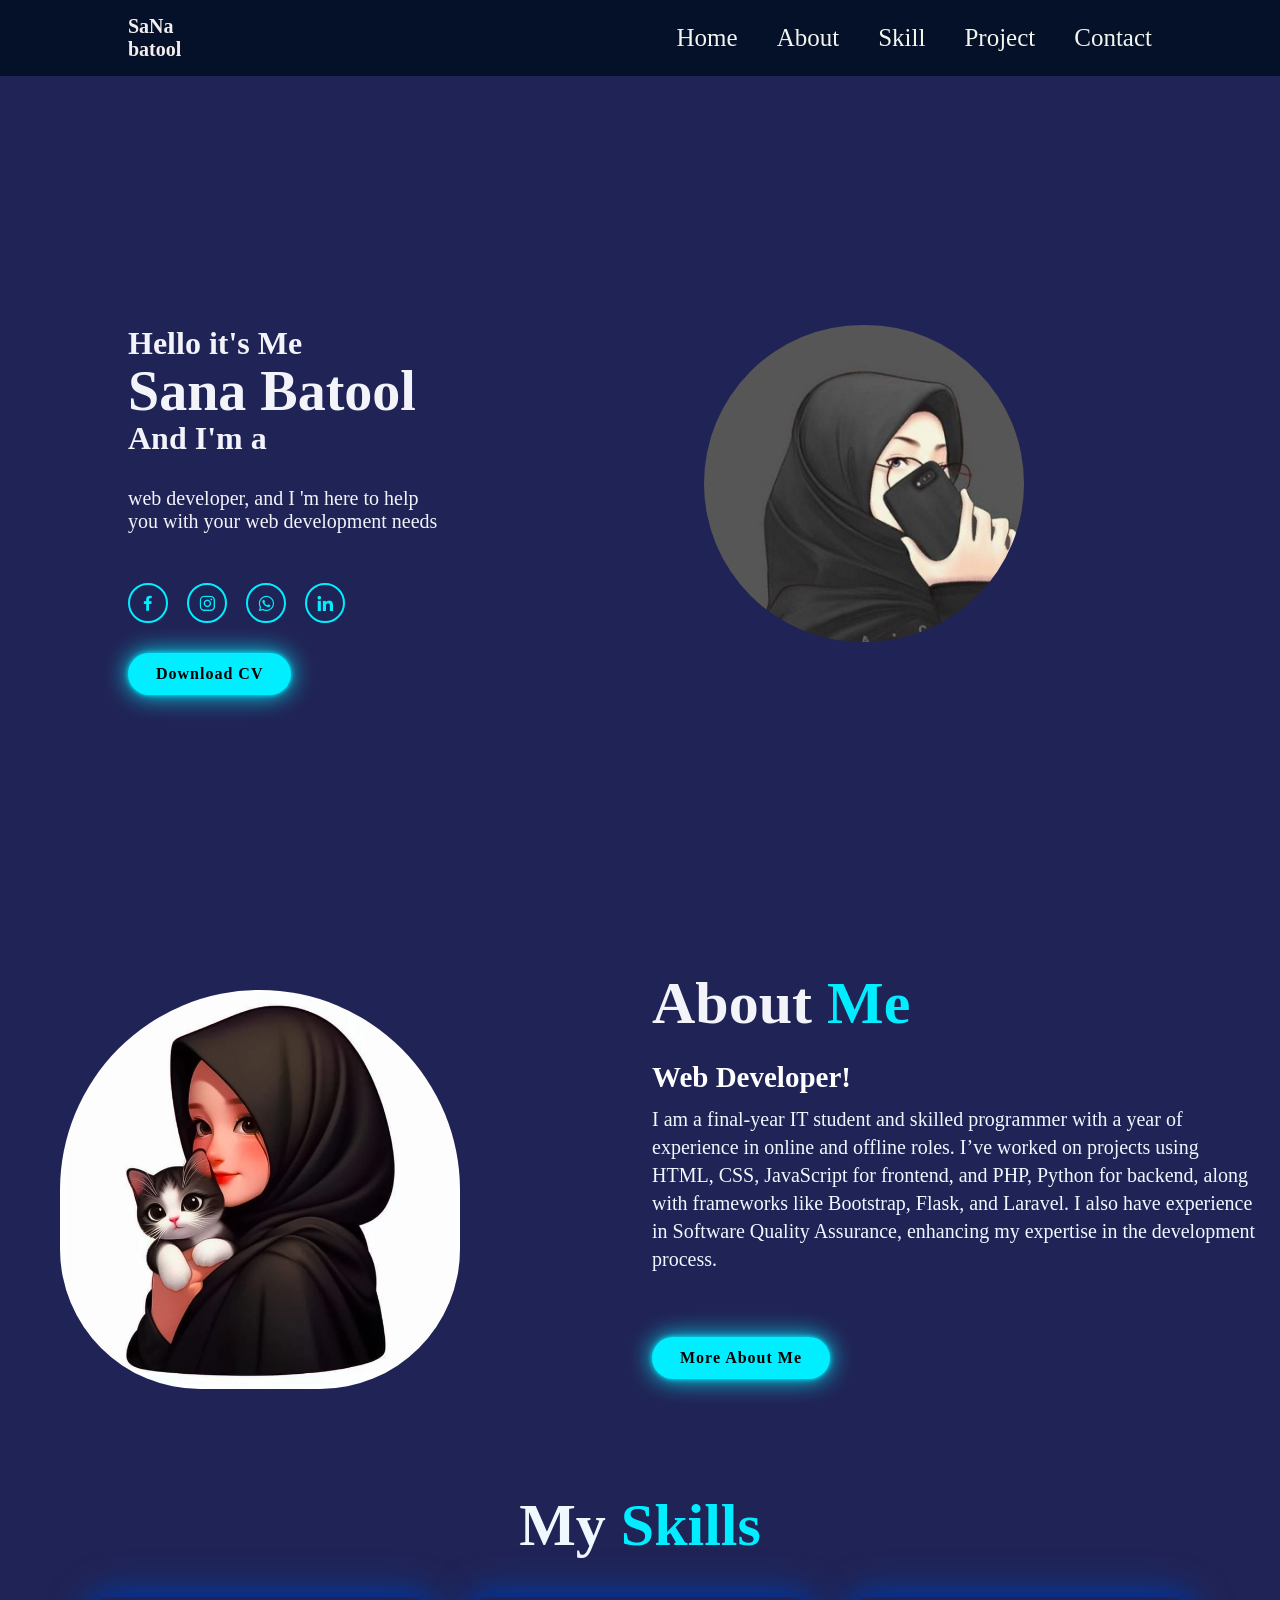
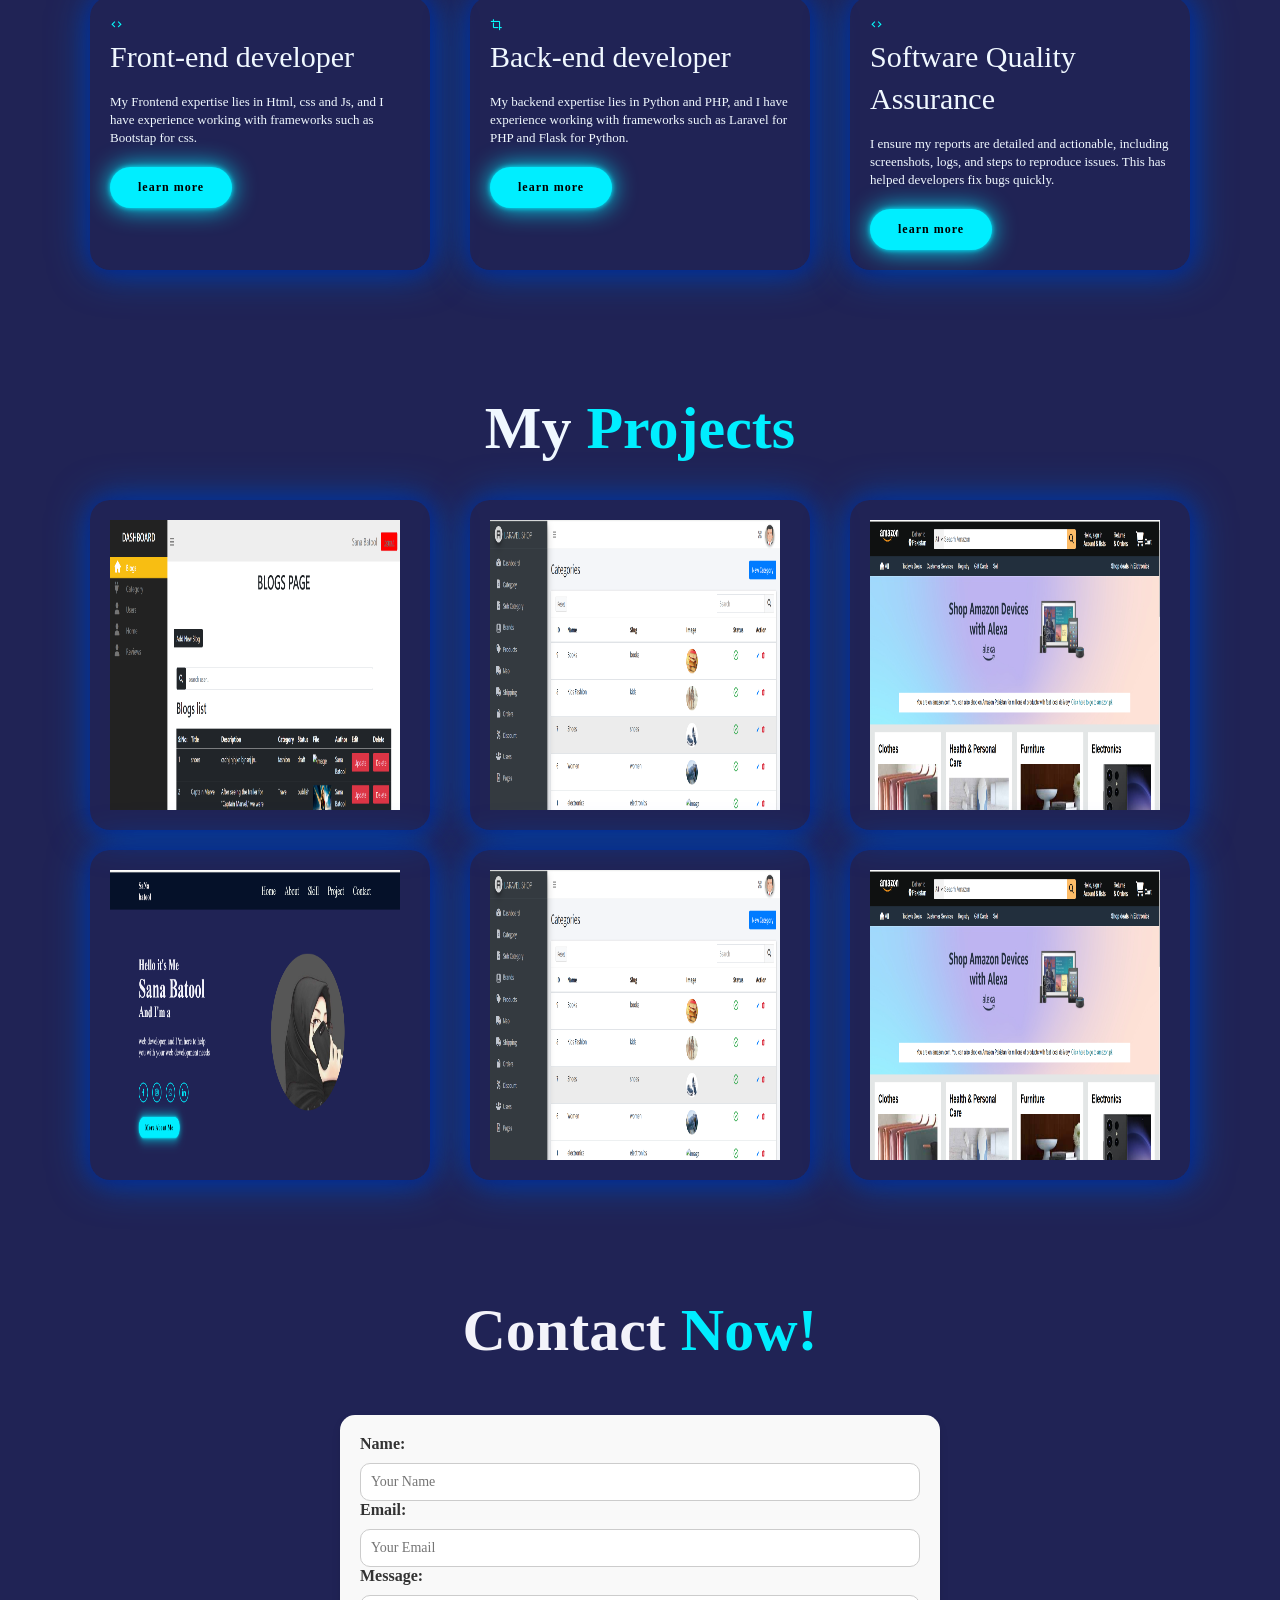
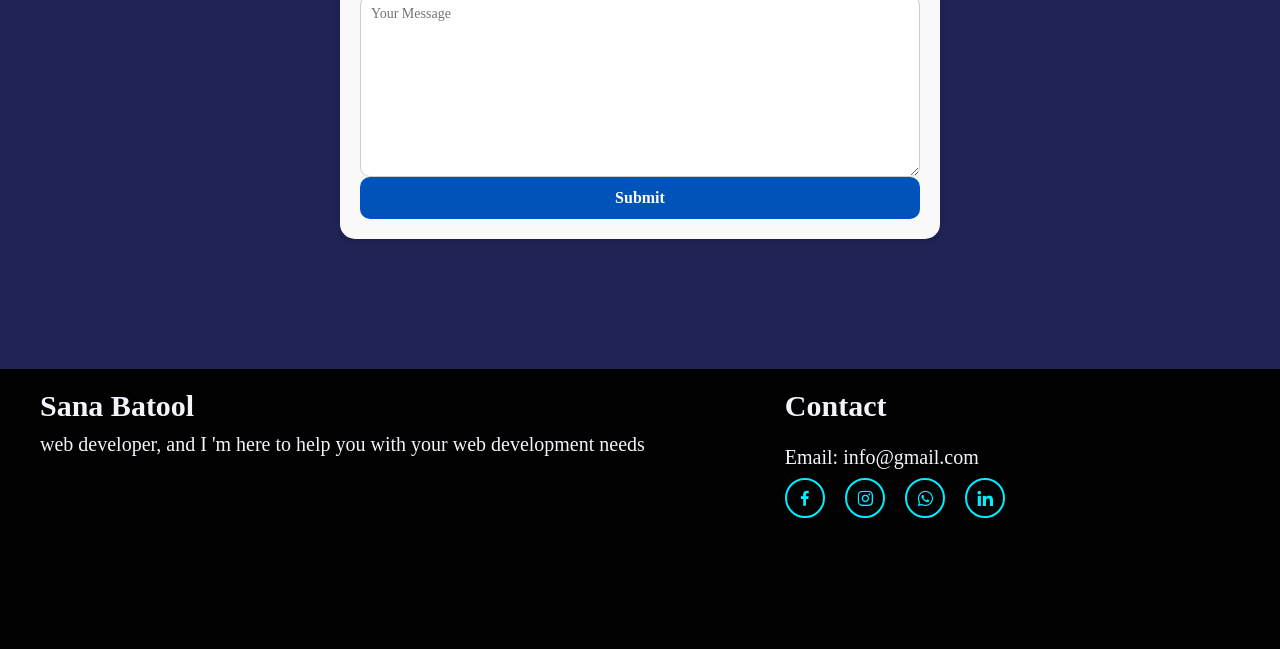
==== portfolio/index.html @ 09befd2e "Add files via upload" ====
<!DOCTYPE html>
<html lang="en">
<head>
    <meta charset="UTF-8">
    <meta http-equiv="X-UA-Compatible" content="IE=edge">
    <meta name="viewport" content="width=device-width, initial-scale=1.0">
    <title>Portfolio</title>
    <link rel="stylesheet" href="style.css">
    <link href='https://unpkg.com/boxicons@2.1.4/css/boxicons.min.css' rel='stylesheet'>
    <!-- <script src="https://unpkg.com/typed.js@2.1.0/dist/typed.umd.js"></script> -->
</head>
<body>
    <header class="header">
        <a href="#" class="logo">SaNa<br>batool</a>
    
        <nav class="navbar">
            <a href="#home" class="active">Home</a>
            <a href="#about">About</a>
            <a href="#services">Skill</a>
            <a href="#project">Project</a>
            <a href="#foot">Contact</a>
        </nav>
        <div class="menu-icon" id="menu-icon">
            <span>&#9776;</span>
        </div>
    </header>
    

    <section class="home">
        <div class="home-content">
            <h3>Hello it's Me</h3>
            <h1>Sana Batool</h1>
            <h3>And I'm a <!--<span class="text"></span>--></h3> 
            <p>web developer, and I 'm here to help you with your web development needs</p>

            <div class="home-img">
                <img src="161aca4cd809f660a02a83208d20bf32.jpg" alt="Sana Batool">
            </div>
            <div class="home-sci">
                <a href="#"><i class='bx bxl-facebook'></i></a>
                <a href="#"><i class='bx bxl-instagram' ></i></a>
                <a href="#"><i class='bx bxl-whatsapp' ></i></a>
                <a href="#"><i class='bx bxl-linkedin' ></i></a>
            </div>
            <a href="#" class="btn-box">Download CV</a>
        </div>
    </section>
    <section class="about" id="about">
        <div class="about-img">
            <img src="stylish-hijab-girl-dp-cartoon-HD.webp" alt="" style="width: -2;">
        </div>
         <div class="about-text">
            <h2>About <span>Me</span></h2>
            <h4>Web Developer!</h4>
            <p>I am a final-year IT student and skilled programmer with a year of experience in online and offline roles. I’ve worked on projects using HTML, CSS, JavaScript for frontend, and PHP, Python for backend, along with frameworks like Bootstrap, Flask, and Laravel. I also have experience in Software Quality Assurance, enhancing my expertise in the development process.</p>
             <a href="#" class="btn-box">More About Me</a>
        </div>
    </section>
    <section class="services" id="services">
        <div class="services" id="services">
            <div class="container">
                <h1 class="sub-title"> My <span>Skills</span></h1>
                <div class="services-list">
                    <div>
                        <i class='bx bx-code' style='color:#07f9f9'></i>
                            <h2>Front-end developer</h2>
                            <p>My Frontend expertise lies in Html, css and Js, and I have experience working with frameworks such as Bootstap for css.</p>
                        <a href="#" class="read">learn more</a>
                            </i>
                    </div>
                    <div>
                        <i class='bx bx-crop' style='color:#07f9f9' ></i>
                            <h2>Back-end developer</h2>
                            <p>My backend expertise lies in Python and PHP, and I have experience working with frameworks such as Laravel for PHP and Flask for Python.</p>
                        <a href="#" class="read">learn more</a>
                            </i>
                    </div>
                    <div>
                        <i class='bx bx-code' style='color:#07f9f9'></i>
                            <h2>Software Quality Assurance</h2>
                            <p>I ensure my reports are detailed and actionable, including screenshots, logs, and steps to reproduce issues. This has helped developers fix bugs quickly.</p>
                        <a href="#" class="read">learn more</a>
                            </i>
                    </div>
                </div>
            </div>
        </div>
    </section>
    <section class="services" id="project">
        <div class="services" id="project">
            <div class="container">
                <h1 class="sub-title"> My <span>Projects</span></h1>
                <div class="project">
                    <div class="img-wrapper">
                        <img class="blur" src="img1.png" alt="">
                         <p class="content fade">The blog Website I use html,css(Bootstrap),JS and PHP for backend. In this project we have an Admin who has all access, create category, manage user and publish articles </p>  
                    </div>
                    <div class="img-wrapper">
                        <img class="blur" src="img_1.png" alt="">
                        <p class="content fade">The E-commerce website project based on laravel framework</p> 
                        <!-- <i class='bx bx-crop' style='color:#07f9f9' ></i>
                            <h2>Detect Face and Recognize age and gender</h2>
                            <p>I made a python project using flask framework in which we recognize a person also we recognize gender and age</p>
                        <a href="#" class="read">learn more</a>
                            </i> -->
                    </div>
                    <div class="img-wrapper">
                        <img class="blur" src="amazon.png" alt="">
                        <p class="content fade">The amazon clones based on html and css</p> 
                        <!-- <i class='bx bxl-apple' style='color:#07f9f9'></i>
                            <h2>Amazon Website</h2>
                            <p>I worked on backend using php connect it with localhost. + i use bootstramp and made a crud operation in which we can register update and delete information</p>
                        <a href="#" class="read">learn more</a>
                            </i> -->
                    </div>
                </div>
                <div class="project">
                    <div class="img-wrapper">
                        <img class="blur" src="img2.png" alt="">
                         <p class="content fade">The blog Website I use html,css(Bootstrap),JS and PHP for backend. In this project we have an Admin who has all access, create category, manage user and publish articles </p>  
                    </div>
                    <div class="img-wrapper">
                        <img class="blur" src="img_1.png" alt="">
                        <p class="content fade">The E-commerce website project based on laravel framework</p> 
                    </div>
                    <div class="img-wrapper">
                        <img class="blur" src="amazon.png" alt="">
                        <p class="content fade">The amazon clones based on html and css</p> 
                    </div>
                </div>
                
            </div>
        </div>
    </section>
    <section class="services_po" id="foot">
        <div class="services_p" id="foot">
            <div class="container">
                <h1 class="sub-title"> Contact <span>Now!</span></h1>
                <div class="form">
                    <form action="">
                        <div class="form-group">
                            <label for="name">Name:</label>
                            <input type="text" id="name" name="name" placeholder="Your Name">
                        </div>
                        <div class="form-group">
                            <label for="email">Email:</label>
                            <input type="email" id="email" name="email" placeholder="Your Email">
                        </div>
                        <div class="form-group">
                            <label for="message">Message:</label>
                            <textarea name="text" id="text" cols="30" rows="10" placeholder="Your Message"></textarea>
                        </div>
                        <div class="form-group">
                            <button type="submit" class="submit-btn">Submit</button>
                        </div>
                    </form>
                </div>
                
            </div>
        </div>
    </section>

    <section class="foot_po" id="contact">
        <footer>
            <div class="foot">
                <div class="foot-left">
                    <h1>Sana Batool</h1>
                    <p>web developer, and I 'm here to help you with your web development needs</p>           
                </div>
                <div class="contact">
                    <h1>Contact</h1><br>
                    <p>Email: info@gmail.com</p>
                    
                    <div class="home-sci">
                        <a href="#"><i class='bx bxl-facebook'></i></a>
                        <a href="#"><i class='bx bxl-instagram' ></i></a>
                        <a href="#"><i class='bx bxl-whatsapp' ></i></a>
                        <a href="#"><i class='bx bxl-linkedin' ></i></a>
                    </div>
                </div>
                <button onclick="topFunction()" id="myBtn" title="Go to top">
                    <span class="arrow-up">&#x2191;</span>
                </button>
            </div>
        </footer>
    </section>
    

    <script src="main.js"></script>
</body>

</html>
---- portfolio/style.css ----
*
{
    margin: 0;
    padding: 0;
    box-sizing: border-box;
    font-family: 'poppins', 'sans-serif';
}
body{
    background-color: rgb(32, 35, 85);
    color: #f3f3fa;
}
.header{
    position: fixed;
    top: 0;
    left: 0;
    width: 100%;
    padding: 15px 10%;
    background: #051129;
    display: flex;
    justify-content: space-between;
    align-items: center;
    z-index: 100;
}
.logo{
    position: relative;
    font-size: 20px;
    color: #f4eeee;
    text-decoration: none;
    font-weight: 600;
    cursor: default;
    opacity: 0;
    animation: slideRight 1s ease forwards;
}

.menu-icon {
    display: none; /* Initially hidden */
    font-size: 28px;
    cursor: pointer;
    position: absolute;
    top: 15px;
    right: 20px;
    z-index: 10; /* Ensure it appears above other elements */
}

.navbar a{
    display: inline-block;
    font-size: 25px;
    color: #f1f5ee;
    text-decoration: none;
    font-weight: 500;
    margin-left: 35px;
    transition: .3s;
    opacity: 0;
    animation: slideTop .5s ease forwards;
    animation-delay: calc(.2s* var(--i));
}
.navbar a:hover{
    color: #0ef;
}
.home{
    position: relative;
    width: 40%;
    justify-content: space-between;
    height: 100vh;
    background-size: cover;
    background-position: center;
    display: flex;
    align-items: center;
    padding: 120px 10% 0;
}
.home-content{
    max-width: 600px;
}
.home-content h3{
    font-size: 32px;
    font-weight: 700;
    opacity: 0;
    animation: slideBottom 1s ease forwards;
    animation-delay: .7s;
}
.home-content h3:nth-of-type(2){
    margin-bottom: 30px;
    animation: slideTop 1s ease forwards;
    animation-delay: .7s;
}
/* .home-content h3 span{
    color: #0ef;
} */
.home-content h1 {
    font-size: 56px;
    font-weight: 700;
    margin: -3px 0;
    opacity: 0;
    animation: slideRight 1s ease forwards;
    animation-delay: 1s;
}
.home-content p{
    font-size: 20px;
    opacity: 1s;
    animation: slideLeft 1s ease forwards;
    animation-delay: 1s;
}
.home-sci a{
    display: inline-flex;
    justify-content: center;
    align-items: center;
    width: 40px;
    height: 40px;
    background: transparent;
    border: 2px solid #0ef;
    border-radius: 50%;
    font-size: 20px;
    color: #0ef;
    text-decoration: none;
    transition: .5s ease;
    opacity: 0;
    animation: slideLeft 1s ease forwards;
    animation-delay: calc(.2s*var(--i));   
    margin: -32px 15px 30px 0;
}
.home-sci a:hover {
    background: #0ef;
    color: black;
    box-shadow: 0 0 20px #0ef;
}

.home-img img{
    border-radius: 160px;
    width: 25vw;
    animation: floatImage 4s ease-in-out infinite;
    margin-left: 180%;
    margin-top: -65%;
    margin-bottom: -15%;
}

.btn-box{
    display: inline-block;
    padding: 12px 28px;
    background: #0ef;
    border-radius: 40px;
    font-size: 16px;
    color: black;
    letter-spacing: 1px;
    text-decoration: none;
    font-weight: 600;
    opacity: 0;
    animation: slideTop 1s ease forwards;
    animation-delay: 2s;
    box-shadow: 0 0 5px #0ef,
    0 0 25px #0ef
}
.btn-box:hover{
    box-shadow: 0 0 5px cyan,
    0 0 25px cyan, 0 0 50px cyan,
    0 0 100px cyan, 0 0 200px cyan
}

.about{
    display: grid;
    grid-template-columns: repeat(2, 1fr);
    align-items: center;
    flex-direction: column;
    gap: 1.5rem;
    
    margin-bottom: 0px;
}
.about-img img{
    max-width: 400px;
    border-radius: 5000px;
    border-bottom-left-radius: 3500px;
    border-bottom-right-radius: 3500px;
    margin-left: 60px;
    margin-top: 90px;
}

.about-text {
    margin-right: 20px;
    margin-bottom: 0px;
    margin-top: 55px;
}
.about-text h2{
    font-size: 60px;
}
.about-text h2 span{
    color: #0ef;
}
.about-text h4{
    font-size: 29px;
    font-weight: 600;
    color: #fff;
    line-height: 1.7;
    margin: 15px 0 3px;
}
.about-text p{
    color: aliceblue;
    font-size: 20px;
    line-height: 1.4;
    margin-bottom: 4rem;
}
#services{
    color: aliceblue;
    font-size: 20px;
    line-height: 1.4;
    margin-bottom: -4rem;
}
.sub-title{
    text-align: center;
    font-size: 60px;
    padding-bottom: 10px;
}
.sub-title span{
    color: #0ef;
}
.container{
    padding: 90px;
}
.services-list{
    display: grid;
    grid-template-columns: repeat(auto-fit, minmax(259px,1fr));
    grid-gap: 40px;
    margin-top: 20px;
}
.services-list div{
    background-color: transparent;
    padding: 20px;
    font-size: 13px;
    font-weight: 13px;
    border-right: 10px;
    border-radius: 20px;
    transition: background 0.5s, transform 0.5s;
    box-shadow: 1px 1px 20px #012290f7,
               1px 1px 40px #0053b8f7
}
.services-list div h2{
    font-size: 30px;
    font-weight: 500;
    margin-bottom: 15px;
}
.services-list div a{
    text-decoration: none;
    color: black;
    font-size: 12px;
    margin-top: 20px;
    display: inline-block;
}

.read{
    display: inline-block;
    padding: 12px 28px;
    background: #0ef;
    border-radius: 40px;
    font-size: 60px;
    color: #051129;
    letter-spacing: 1px;
    text-decoration: none;
    font-weight: 600;
    opacity: 0;
    animation: slideTop 1s ease forwards;
    animation-delay: 2s;
    box-shadow: 0 0 5px #0ef,
    0 0 25px #0ef
}
.read:hover{
    box-shadow: 0 0 5px cyan,
    0 0 25px cyan, 0 0 50px cyan,
    0 0 100px cyan, 0 0 200px cyan
}
.services-list div:hover{
    transform: translateY(-10px);
}

#project{
    color: aliceblue;
    font-size: 20px;
    line-height: 1.4;
    margin-bottom: -4rem;
}
.project{
    display: grid;
    grid-template-columns: repeat(auto-fit, minmax(259px,1fr));
    grid-gap: 40px;
    margin-top: 20px;
}
.project div{
    background-color: transparent;
    padding: 20px;
    font-size: 13px;
    font-weight: 13px;
    border-right: 10px;
    border-radius: 20px;
    transition: background 0.5s, transform 0.5s;
    box-shadow: 1px 1px 20px #012290f7,
               1px 1px 40px #0053b8f7
}
.project div:hover{
    transform: translateY(-10px);
}

.project div img{
    width: 290px;
    height: 290px;
}

.img-wrapper {
    position: relative;
    overflow: hidden;
}
.img-wrapper > img {
    display: block;
    object-position: center;
}
.img-wrapper > .content {
    position: absolute;
    inset: 0;
    font-size: 20px;
    background: rgba(0, 0, 0, 0.4); /* Semi-transparent background */
    color: white; /* Ensure text is visible */
    display: flex;
    justify-content: center; /* Horizontal centering */
    align-items: center; /* Vertical centering */
    text-align: center; /* Center text alignment */
    padding: 10px; /* Add some padding if needed */
    box-sizing: border-box; /* Ensure padding doesn't affect layout */
}

.img-wrapper > img,
.img-wrapper > .content {
    transition: 200ms ease-in-out;
}
.img-wrapper > img.blur {
    filter: blur(0px);
}

.img-wrapper > .content.fade {
    opacity: 0;
}

.img-wrapper:hover > .content.fade {
    opacity: 1;
}

/* Container Styling */
.form {
    display: grid;
    grid-template-columns: 1fr;
    gap: 20px;
    margin: 40px auto;
    padding: 20px;
    width: 80%;
    max-width: 600px;
    background: #f9f9f9;
    border-radius: 15px;
    box-shadow: 0 4px 8px rgba(0, 0, 0, 0.1);
}

/* Form Group Styling */
.form-group {
    display: flex;
    flex-direction: column;
    gap: 10px;
}

/* Labels */
.form-group label {
    font-size: 16px;
    font-weight: bold;
    color: #333;
}

/* Inputs & Textarea */
.form-group input, 
.form-group textarea {
    padding: 10px;
    font-size: 14px;
    border: 1px solid #ccc;
    border-radius: 10px;
    background: #fff;
    transition: border-color 0.3s ease, box-shadow 0.3s ease;
}

/* Hover and Focus Effects */
.form-group input:focus,
.form-group textarea:focus {
    border-color: #0053b8;
    box-shadow: 0 0 8px rgba(0, 83, 184, 0.3);
    outline: none;
}

/* Submit Button */
.submit-btn {
    padding: 12px 20px;
    font-size: 16px;
    font-weight: bold;
    color: #fff;
    background: #0053b8;
    border: none;
    border-radius: 10px;
    cursor: pointer;
    transition: background 0.3s ease, transform 0.2s ease;
}

/* Hover Effect for Submit Button */
.submit-btn:hover {
    background: #003a80;
    transform: translateY(-2px);
}

.foot_po {
    max-width: 100%;
    background-color: #020202;
}

.foot {
    background-color: rgb(1, 1, 1);
    display: flex;
    height: 280px;
    margin-bottom: -10px;
    margin-right: 0px;
    
}
.foot-left {
    font-size: 20px;
    margin-top: 20px;
    margin-left: 40px;
    display: grid;
}
.foot-left p{
    margin-top: 10px;
    margin-bottom: 40%;
}
.contact {
    margin-left: 140px;
    margin-top: 20px;
    margin-right: 40px;
    align-items: center;
    justify-content: center;
    font-size: 20px;
}
.contact div{
    margin-top: 20px;
}

#myBtn {
    display: none; /* Hidden by default */
    position: fixed;
    bottom: 50px;
    right: 30px;
    z-index: 99;
    font-size: 20px;
    font-weight: 20px;
    border: none;
    outline: none;
    border: 2px solid #0ef;
    background-color: black;
    color: white;
    cursor: pointer;
    padding: 12px;
    border-radius: 50px;
    height: 50px;
    width: 45px;
  }
  
  #myBtn:hover {
    background: #0ef;
    color: black;
    box-shadow: 0 0 20px #0ef;
  }


/* Animations */
@keyframes slideRight {
    0%{
        transform: translateX(100px);
        opacity: 0;
    }
    100%{
        transform: translateX(0px);
        opacity: 1;
    }
}
@keyframes slideLeft {
    0%{
        transform: translateX(-100px);
        opacity: 0;
    }
    100%{
        transform: translateX(0px);
        opacity: 1;
    }
}
@keyframes slideTop {
    0%{
        transform: translateY(100px);
        opacity: 0;
    }
    100%{
        transform: translateY(0px);
        opacity: 1;
    }
}
@keyframes slideBottom {
    0%{
        transform: translateY(-100px);
        opacity: 0;
    }
    100%{
        transform: translateY(0px);
        opacity: 1;
    }
 }
@keyframes floatImage {
    0%{
        transform: translateY(0);
    }
    50%{
        transform: translateY(-2.4rem);
    }
    100%{
        transform: translateY(0);
    }
}

/* Media Queries for Tablets */
@media (max-width: 1024px) {
    *{
        margin: 0;
        padding: 0;
    }
    .header {
        padding: 20px 5%;
    }
    .home {
        width: 200px;
        background-size: cover;
        background-position: center;
    }
    .home-content{
        margin-top: 30px;
        align-items: center;
        justify-content: center;
        margin-left: 200px;
        margin-right: 10px;
    }
    .home-content h1 {
        font-size: 400px;
    }
    .home-img {
        align-items: center;
        justify-content: center; 
        height: 200px;
        margin-top: 90px;
        margin-right: 100px;
        margin-left: -200px;
    }
    .navbar a {
        font-size: 18px;
        margin-left: 15px;
    }
    .home-content h1 {
        font-size: 48px;
    }
    .about {
        grid-template-columns: 1fr;
    }
    .about-text h2 {
        font-size: 50px;
    }
    .services-list {
        grid-template-columns: 1fr 1fr;
    }
}

/* Media Queries for Mobile */
@media (max-width: 768px) {
    .header {
        flex-direction: row;
        padding: 15px 5%;
    }

    .logo {
        margin-bottom: 10px;
    }

    /* Hide navbar links by default on mobile */
    .navbar {
        display: none;
        width: 100%;
        flex-direction: column;
        align-items: center;
    }

    /* Menu Icon Styles */
    .menu-icon {
        display: block;
        cursor: pointer;
        font-size: 30px;
        color: #f9f9f9;
    }

    .navbar {
        display: none; /* Hidden by default */
        flex-direction: column; /* Stack links vertically */
        background-color: #020202; /* Add a background color for mobile menu */
        position: absolute; /* Position the menu below the header */
        top: 60px; /* Adjust based on your header height */
        right: 0;
        width: 100%;
        padding: 10px 0;
    }

    /* Show the navbar when active class is added */
    .navbar.active {
        display: flex; /* Make it visible */
    }

    /* Adjust navbar links for mobile screens */
    .navbar a {
        padding: 10px 20px;
        text-align: center;
        color: #fff;
        display: block; /* Stack links vertically */
    }

    .home {
        display: flex;
        flex-direction: column;
        align-items: center;
        padding: 90px 1%;
        margin-left: 20%;      
    }
    .home-content{
        margin-top: 400px;
        align-items: center;
        justify-content: center;
        margin-left: 200px;
        margin-right: 10px;
    }
    .home-content h1 {
        font-size: 90px;
    }
    .home-content p {
        font-size: 16px;
    }
    .home-img {
        align-items: center;
        justify-content: center; 
        height: 200px;
        margin-top: -700px; 
        margin-bottom: -0px;       
    }
    .home-img img {
        margin-left: 40%;
        margin-top: 10px;
        width: 90vw; /* Adjust image size for mobile */
    }
    .home-sci{
        align-items: center;
        margin-left: 5%;
        margin-right: 0%;
        margin-top: 540px;
    }
    .home-content p{
        margin-top: -30px;
    }
    .about {
        margin-top: 60%;
        margin-left: 20%;
        grid-template-columns: 1fr;
        text-align: center;
    }
    .about-img {
        margin-left: -25%;
    }
    .about-text {
        align-items: center;
        justify-content: center;
    }
    .about-text h2 {
        font-size: 80px;
    }
    .sub-title{
        margin-top: -30px;
        margin-left: 50px;
        font-size: 60px;
        padding-bottom: 10px;
        display: flex;
        gap: 6px;
    }
    .services-list {
        grid-template-columns: 1fr;    
        margin-right: -170px;
    }
    .services-list div{
        padding: 20px;
        font-size: 20px;
        font-weight: 20px;
        border-right: 10px;
        border-radius: 20px;
    }
    .services-list div h2{
        font-size: 30px;
        font-weight: 500;
        margin-bottom: 15px;
    }
    .services-list div a{
        font-size: 12px;
        margin-top: 20px;
        display: inline-block;
    }

    .project{
        grid-template-columns: 1fr;    
        margin-right: -170px;
    }
    
    .project div img{
        width: 350px;
        height: 290px;
    }

    .form {
        display: grid;
        grid-template-columns: 1fr;
        gap: 20px;
        padding: 20px;
        width: 500px;
        max-width: 390px;
        border-radius: 25px;
        margin-left: 100px;
    }
    .services_p {
        width: 500px;
        margin-left: -100px;
    }
    .services_po {
        width: 500px;
        margin-left: -10px;
    }
    
    /* Form Group Styling */
    .form-group {
        display: flex;
        flex-direction: column;
        gap: 10px;
        width: 80%;
        
    }
    
    /* Labels */
    .form-group label {
        font-size: 20px;
        font-weight: bold;
    
        
        color: #020202;
    }
    
    /* Inputs & Textarea */
    .form-group input, 
    .form-group textarea {
        padding: 10px;
        font-size: 18px;
        border-radius: 10px;
        width: 100%;
        margin-right: -90px;
    }
    /* Submit Button */
    .submit-btn {
        padding: 12px 20px;
        font-size: 16px;
        font-weight: bold;
        border: none;
        border-radius: 10px;
    }

    .foot_po {
        width: 100%;
        z-index: 200;
    }
    
    .foot{
        width: 530px;
        max-width: 530px;
        margin-right: -10px;
        margin-left: 10px;
    }
   
    
}
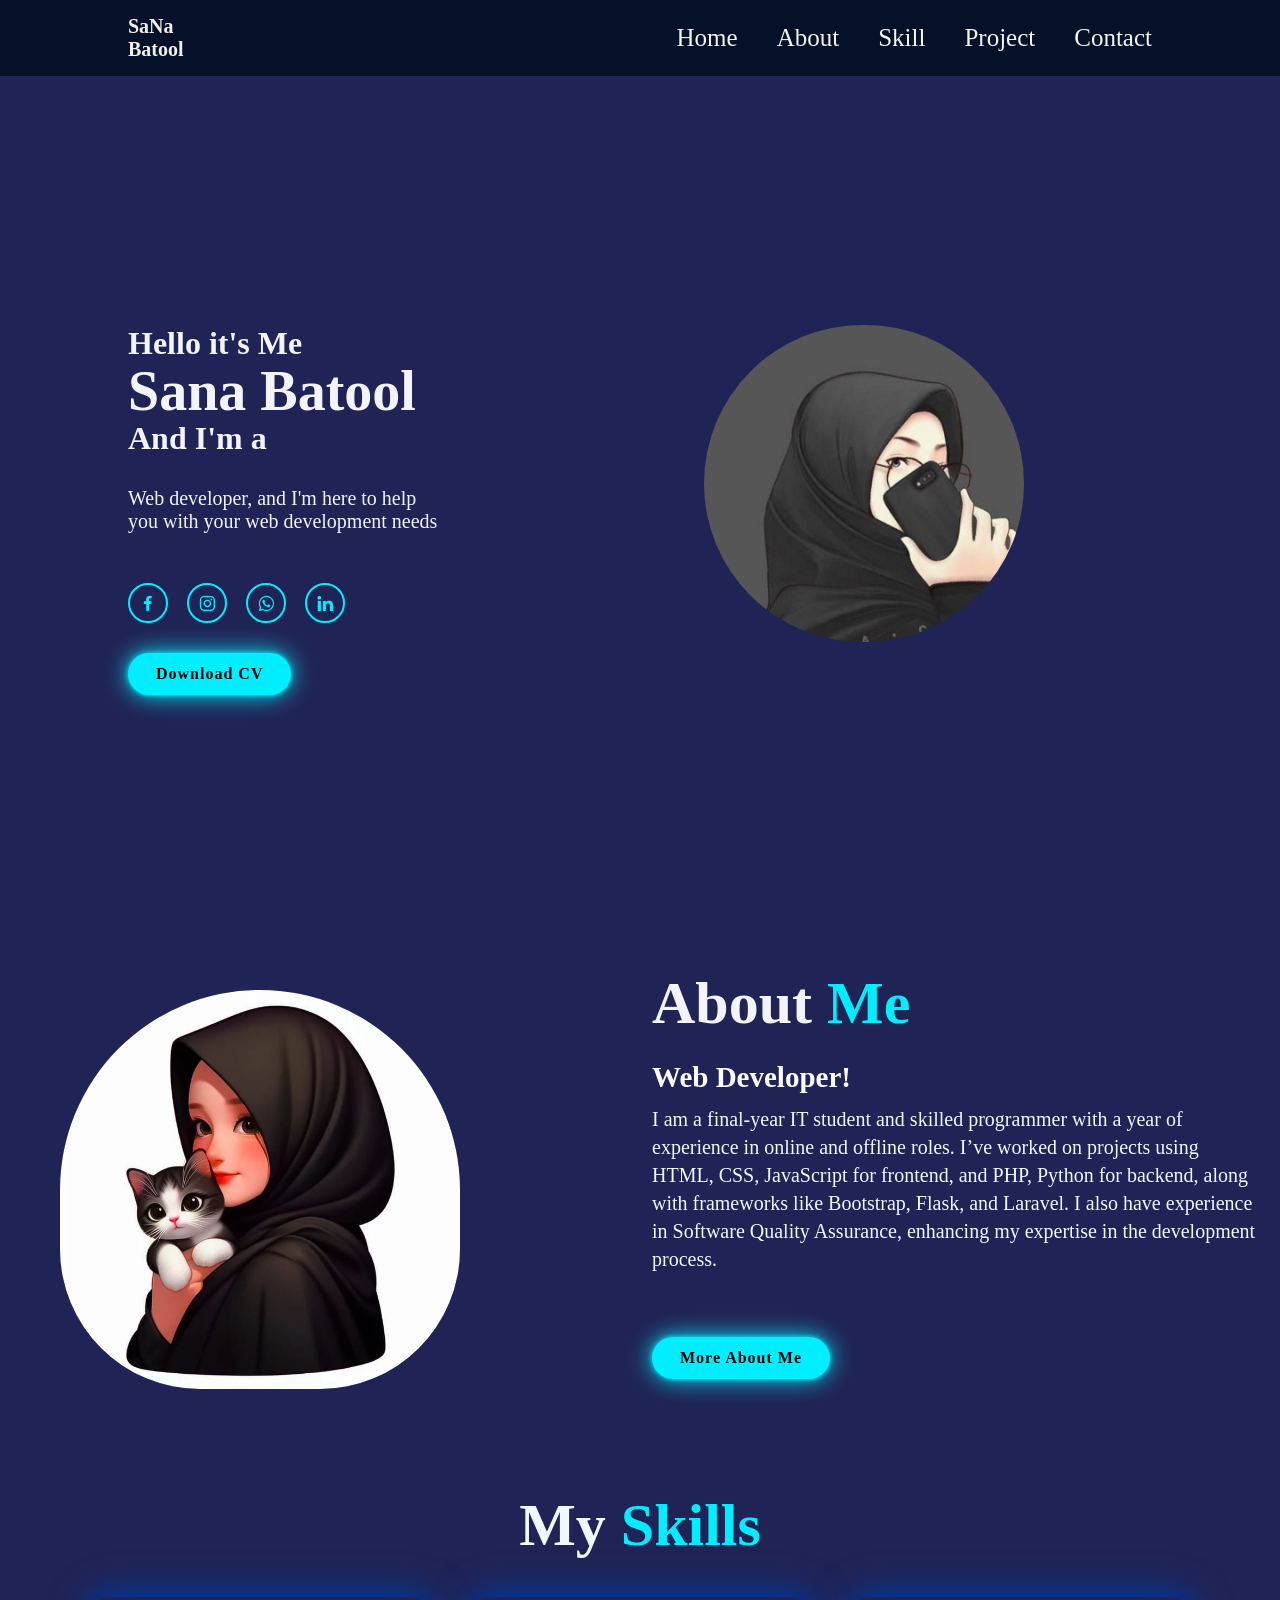
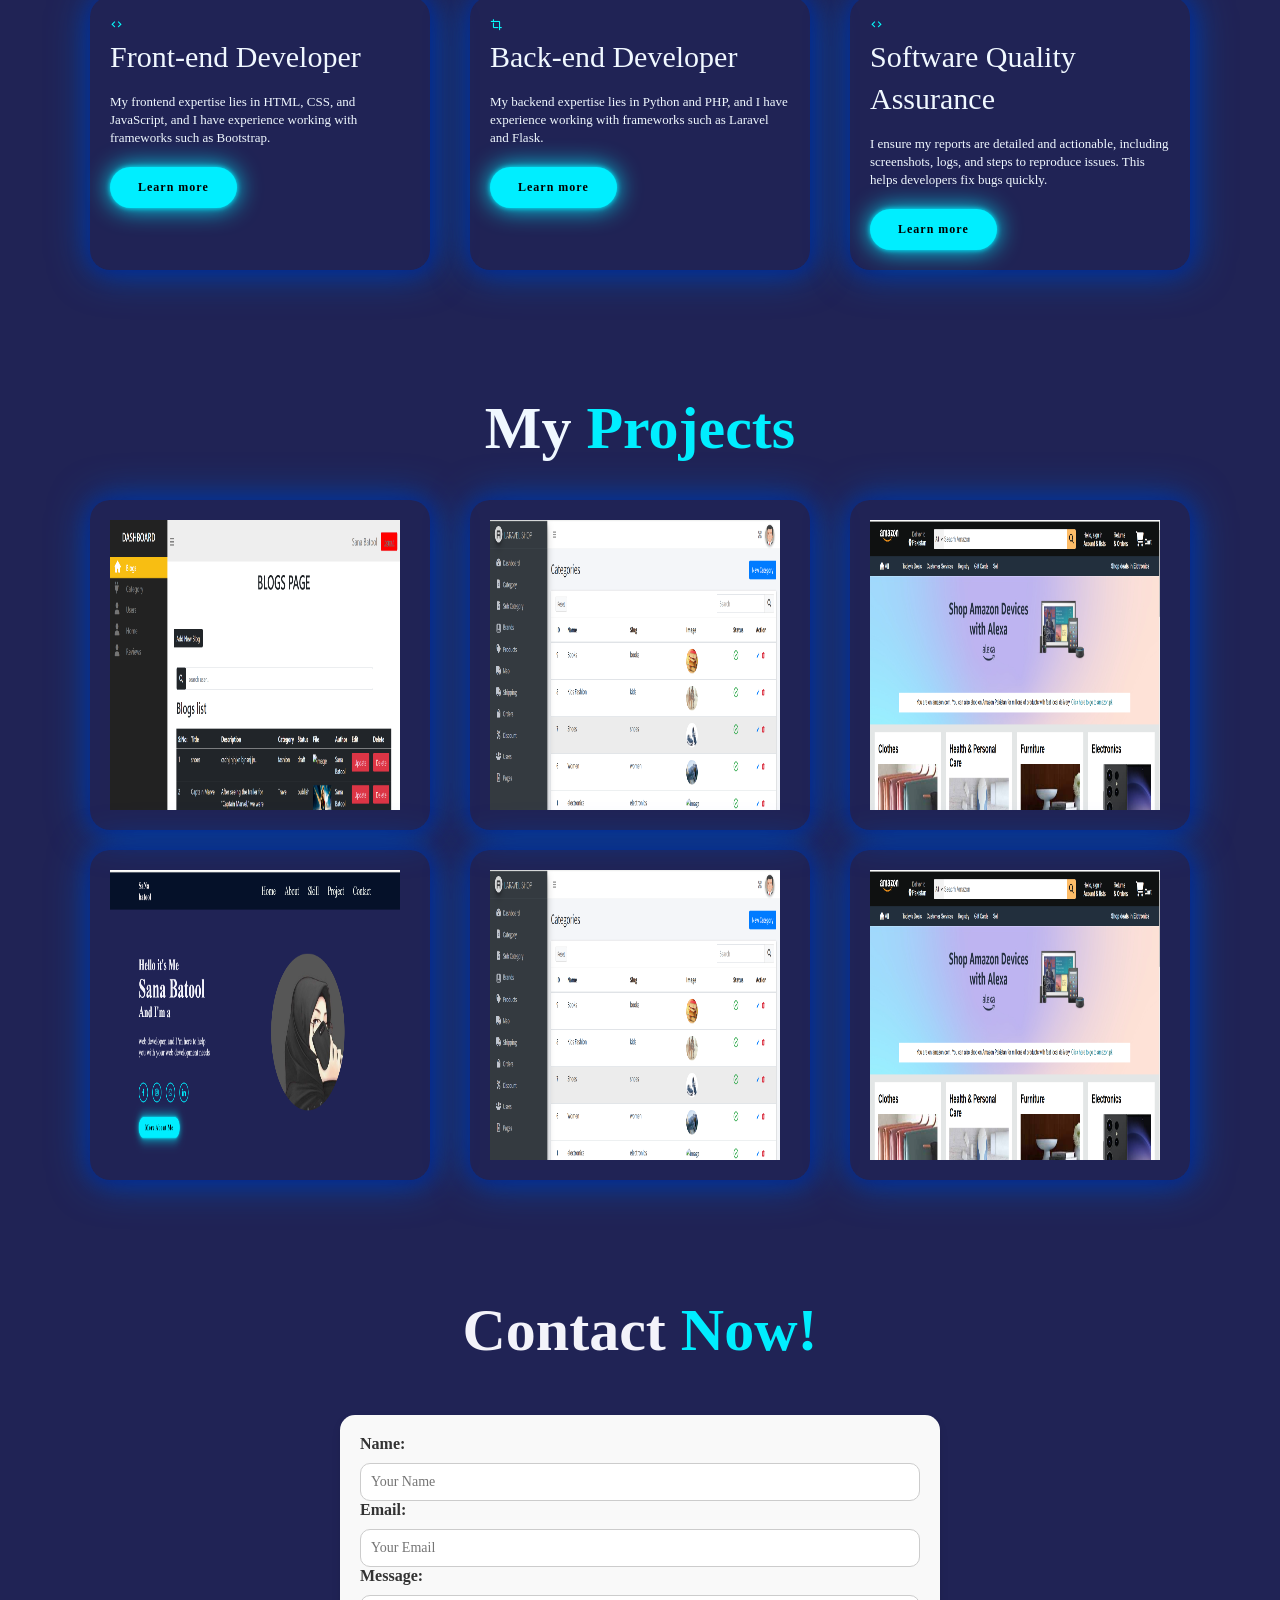
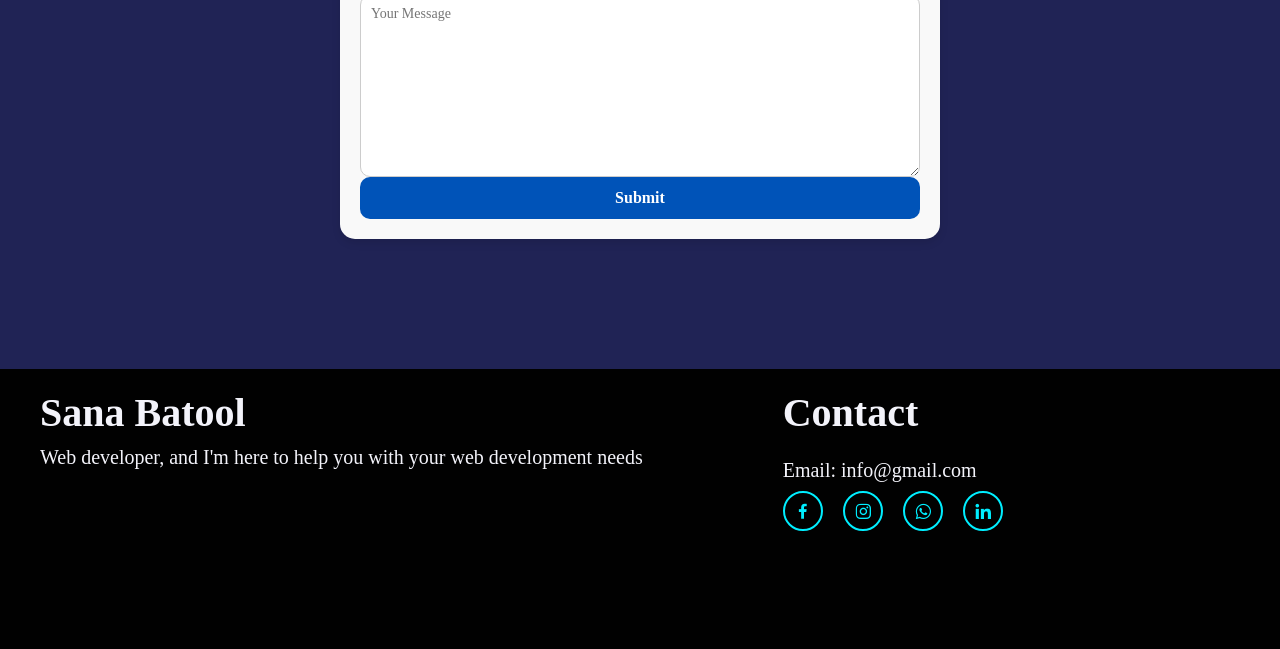
==== commit 145ac83f: "Update index.html" ====
--- a/portfolio/index.html
+++ b/portfolio/index.html
@@ -6,12 +6,12 @@
     <meta name="viewport" content="width=device-width, initial-scale=1.0">
     <title>Portfolio</title>
     <link rel="stylesheet" href="style.css">
-    <link href='https://unpkg.com/boxicons@2.1.4/css/boxicons.min.css' rel='stylesheet'>
-    <!-- <script src="https://unpkg.com/typed.js@2.1.0/dist/typed.umd.js"></script> -->
+    <link href="https://unpkg.com/boxicons@2.1.4/css/boxicons.min.css" rel="stylesheet">
 </head>
 <body>
+    <!-- Header -->
     <header class="header">
-        <a href="#" class="logo">SaNa<br>batool</a>
+        <a href="#" class="logo">SaNa<br>Batool</a>
     
         <nav class="navbar">
             <a href="#home" class="active">Home</a>
@@ -20,173 +20,160 @@
             <a href="#project">Project</a>
             <a href="#foot">Contact</a>
         </nav>
+
         <div class="menu-icon" id="menu-icon">
             <span>&#9776;</span>
         </div>
     </header>
     
-
-    <section class="home">
+    <!-- Home Section -->
+    <section class="home" id="home">
         <div class="home-content">
             <h3>Hello it's Me</h3>
             <h1>Sana Batool</h1>
-            <h3>And I'm a <!--<span class="text"></span>--></h3> 
-            <p>web developer, and I 'm here to help you with your web development needs</p>
+            <h3>And I'm a</h3> 
+            <p>Web developer, and I'm here to help you with your web development needs</p>
 
             <div class="home-img">
                 <img src="161aca4cd809f660a02a83208d20bf32.jpg" alt="Sana Batool">
             </div>
+
             <div class="home-sci">
                 <a href="#"><i class='bx bxl-facebook'></i></a>
-                <a href="#"><i class='bx bxl-instagram' ></i></a>
-                <a href="#"><i class='bx bxl-whatsapp' ></i></a>
-                <a href="#"><i class='bx bxl-linkedin' ></i></a>
+                <a href="#"><i class='bx bxl-instagram'></i></a>
+                <a href="#"><i class='bx bxl-whatsapp'></i></a>
+                <a href="#"><i class='bx bxl-linkedin'></i></a>
             </div>
+
             <a href="#" class="btn-box">Download CV</a>
         </div>
     </section>
+
+    <!-- About Section -->
     <section class="about" id="about">
         <div class="about-img">
-            <img src="stylish-hijab-girl-dp-cartoon-HD.webp" alt="" style="width: -2;">
+            <img src="stylish-hijab-girl-dp-cartoon-HD.webp" alt="Profile Picture">
         </div>
-         <div class="about-text">
+        <div class="about-text">
             <h2>About <span>Me</span></h2>
             <h4>Web Developer!</h4>
             <p>I am a final-year IT student and skilled programmer with a year of experience in online and offline roles. I’ve worked on projects using HTML, CSS, JavaScript for frontend, and PHP, Python for backend, along with frameworks like Bootstrap, Flask, and Laravel. I also have experience in Software Quality Assurance, enhancing my expertise in the development process.</p>
-             <a href="#" class="btn-box">More About Me</a>
+            <a href="#" class="btn-box">More About Me</a>
         </div>
     </section>
+
+    <!-- Skills Section -->
     <section class="services" id="services">
-        <div class="services" id="services">
-            <div class="container">
-                <h1 class="sub-title"> My <span>Skills</span></h1>
-                <div class="services-list">
-                    <div>
-                        <i class='bx bx-code' style='color:#07f9f9'></i>
-                            <h2>Front-end developer</h2>
-                            <p>My Frontend expertise lies in Html, css and Js, and I have experience working with frameworks such as Bootstap for css.</p>
-                        <a href="#" class="read">learn more</a>
-                            </i>
-                    </div>
-                    <div>
-                        <i class='bx bx-crop' style='color:#07f9f9' ></i>
-                            <h2>Back-end developer</h2>
-                            <p>My backend expertise lies in Python and PHP, and I have experience working with frameworks such as Laravel for PHP and Flask for Python.</p>
-                        <a href="#" class="read">learn more</a>
-                            </i>
-                    </div>
-                    <div>
-                        <i class='bx bx-code' style='color:#07f9f9'></i>
-                            <h2>Software Quality Assurance</h2>
-                            <p>I ensure my reports are detailed and actionable, including screenshots, logs, and steps to reproduce issues. This has helped developers fix bugs quickly.</p>
-                        <a href="#" class="read">learn more</a>
-                            </i>
-                    </div>
+        <div class="container">
+            <h1 class="sub-title"> My <span>Skills</span></h1>
+            <div class="services-list">
+                <div>
+                    <i class='bx bx-code' style="color:#07f9f9"></i>
+                    <h2>Front-end Developer</h2>
+                    <p>My frontend expertise lies in HTML, CSS, and JavaScript, and I have experience working with frameworks such as Bootstrap.</p>
+                    <a href="#" class="read">Learn more</a>
+                </div>
+                <div>
+                    <i class='bx bx-crop' style="color:#07f9f9"></i>
+                    <h2>Back-end Developer</h2>
+                    <p>My backend expertise lies in Python and PHP, and I have experience working with frameworks such as Laravel and Flask.</p>
+                    <a href="#" class="read">Learn more</a>
+                </div>
+                <div>
+                    <i class='bx bx-code' style="color:#07f9f9"></i>
+                    <h2>Software Quality Assurance</h2>
+                    <p>I ensure my reports are detailed and actionable, including screenshots, logs, and steps to reproduce issues. This helps developers fix bugs quickly.</p>
+                    <a href="#" class="read">Learn more</a>
                 </div>
             </div>
         </div>
     </section>
-    <section class="services" id="project">
-        <div class="services" id="project">
-            <div class="container">
-                <h1 class="sub-title"> My <span>Projects</span></h1>
-                <div class="project">
-                    <div class="img-wrapper">
-                        <img class="blur" src="img1.png" alt="">
-                         <p class="content fade">The blog Website I use html,css(Bootstrap),JS and PHP for backend. In this project we have an Admin who has all access, create category, manage user and publish articles </p>  
-                    </div>
-                    <div class="img-wrapper">
-                        <img class="blur" src="img_1.png" alt="">
-                        <p class="content fade">The E-commerce website project based on laravel framework</p> 
-                        <!-- <i class='bx bx-crop' style='color:#07f9f9' ></i>
-                            <h2>Detect Face and Recognize age and gender</h2>
-                            <p>I made a python project using flask framework in which we recognize a person also we recognize gender and age</p>
-                        <a href="#" class="read">learn more</a>
-                            </i> -->
-                    </div>
-                    <div class="img-wrapper">
-                        <img class="blur" src="amazon.png" alt="">
-                        <p class="content fade">The amazon clones based on html and css</p> 
-                        <!-- <i class='bx bxl-apple' style='color:#07f9f9'></i>
-                            <h2>Amazon Website</h2>
-                            <p>I worked on backend using php connect it with localhost. + i use bootstramp and made a crud operation in which we can register update and delete information</p>
-                        <a href="#" class="read">learn more</a>
-                            </i> -->
-                    </div>
+
+    <!-- Projects Section -->
+    <section class="projects" id="project">
+        <div class="container">
+            <h1 class="sub-title"> My <span>Projects</span></h1>
+            <div class="project">
+                <div class="img-wrapper">
+                    <img class="blur" src="img1.png" alt="Blog Website">
+                    <p class="content fade">The Blog Website: built with HTML, CSS (Bootstrap), JS, and PHP. Includes an Admin to manage categories, users, and articles.</p>
                 </div>
-                <div class="project">
-                    <div class="img-wrapper">
-                        <img class="blur" src="img2.png" alt="">
-                         <p class="content fade">The blog Website I use html,css(Bootstrap),JS and PHP for backend. In this project we have an Admin who has all access, create category, manage user and publish articles </p>  
-                    </div>
-                    <div class="img-wrapper">
-                        <img class="blur" src="img_1.png" alt="">
-                        <p class="content fade">The E-commerce website project based on laravel framework</p> 
-                    </div>
-                    <div class="img-wrapper">
-                        <img class="blur" src="amazon.png" alt="">
-                        <p class="content fade">The amazon clones based on html and css</p> 
-                    </div>
+                <div class="img-wrapper">
+                    <img class="blur" src="img_1.png" alt="E-commerce Website">
+                    <p class="content fade">An E-commerce website project based on the Laravel framework.</p>
                 </div>
-                
+                <div class="img-wrapper">
+                    <img class="blur" src="amazon.png" alt="Amazon Clone">
+                    <p class="content fade">Amazon clone built using HTML and CSS.</p>
+                </div>
             </div>
-        </div>
-    </section>
-    <section class="services_po" id="foot">
-        <div class="services_p" id="foot">
-            <div class="container">
-                <h1 class="sub-title"> Contact <span>Now!</span></h1>
-                <div class="form">
-                    <form action="">
-                        <div class="form-group">
-                            <label for="name">Name:</label>
-                            <input type="text" id="name" name="name" placeholder="Your Name">
-                        </div>
-                        <div class="form-group">
-                            <label for="email">Email:</label>
-                            <input type="email" id="email" name="email" placeholder="Your Email">
-                        </div>
-                        <div class="form-group">
-                            <label for="message">Message:</label>
-                            <textarea name="text" id="text" cols="30" rows="10" placeholder="Your Message"></textarea>
-                        </div>
-                        <div class="form-group">
-                            <button type="submit" class="submit-btn">Submit</button>
-                        </div>
-                    </form>
+            <div class="project">
+                <div class="img-wrapper">
+                    <img class="blur" src="img2.png" alt="Blog Website 2">
+                    <p class="content fade">Another blog project with Admin features using HTML, CSS, JS, and PHP.</p>
                 </div>
-                
+                <div class="img-wrapper">
+                    <img class="blur" src="img_1.png" alt="E-commerce Website">
+                    <p class="content fade">Laravel-based E-commerce website project.</p>
+                </div>
+                <div class="img-wrapper">
+                    <img class="blur" src="amazon.png" alt="Amazon Clone 2">
+                    <p class="content fade">Amazon clone styled with HTML and CSS.</p>
+                </div>
             </div>
         </div>
     </section>
 
-    <section class="foot_po" id="contact">
-        <footer>
-            <div class="foot">
-                <div class="foot-left">
-                    <h1>Sana Batool</h1>
-                    <p>web developer, and I 'm here to help you with your web development needs</p>           
+    <!-- Contact Section -->
+    <section class="contact-section" id="foot">
+        <div class="container">
+            <h1 class="sub-title"> Contact <span>Now!</span></h1>
+            <div class="form">
+                <form action="#">
+                    <div class="form-group">
+                        <label for="name">Name:</label>
+                        <input type="text" id="name" name="name" placeholder="Your Name">
+                    </div>
+                    <div class="form-group">
+                        <label for="email">Email:</label>
+                        <input type="email" id="email" name="email" placeholder="Your Email">
+                    </div>
+                    <div class="form-group">
+                        <label for="message">Message:</label>
+                        <textarea id="text" cols="30" rows="10" placeholder="Your Message"></textarea>
+                    </div>
+                    <div class="form-group">
+                        <button type="submit" class="submit-btn">Submit</button>
+                    </div>
+                </form>
+            </div>
+        </div>
+    </section>
+
+    <!-- Footer -->
+    <footer class="foot_po" id="contact">
+        <div class="foot">
+            <div class="foot-left">
+                <h1>Sana Batool</h1>
+                <p>Web developer, and I'm here to help you with your web development needs</p>           
+            </div>
+            <div class="contact">
+                <h1>Contact</h1><br>
+                <p>Email: info@gmail.com</p>
+                <div class="home-sci">
+                    <a href="#"><i class='bx bxl-facebook'></i></a>
+                    <a href="#"><i class='bx bxl-instagram'></i></a>
+                    <a href="#"><i class='bx bxl-whatsapp'></i></a>
+                    <a href="#"><i class='bx bxl-linkedin'></i></a>
                 </div>
-                <div class="contact">
-                    <h1>Contact</h1><br>
-                    <p>Email: info@gmail.com</p>
-                    
-                    <div class="home-sci">
-                        <a href="#"><i class='bx bxl-facebook'></i></a>
-                        <a href="#"><i class='bx bxl-instagram' ></i></a>
-                        <a href="#"><i class='bx bxl-whatsapp' ></i></a>
-                        <a href="#"><i class='bx bxl-linkedin' ></i></a>
-                    </div>
-                </div>
-                <button onclick="topFunction()" id="myBtn" title="Go to top">
-                    <span class="arrow-up">&#x2191;</span>
-                </button>
             </div>
-        </footer>
-    </section>
-    
+            <button onclick="topFunction()" id="myBtn" title="Go to top">
+                <span class="arrow-up">&#x2191;</span>
+            </button>
+        </div>
+    </footer>
 
+    <!-- Script -->
     <script src="main.js"></script>
 </body>
-
-</html>+</html>
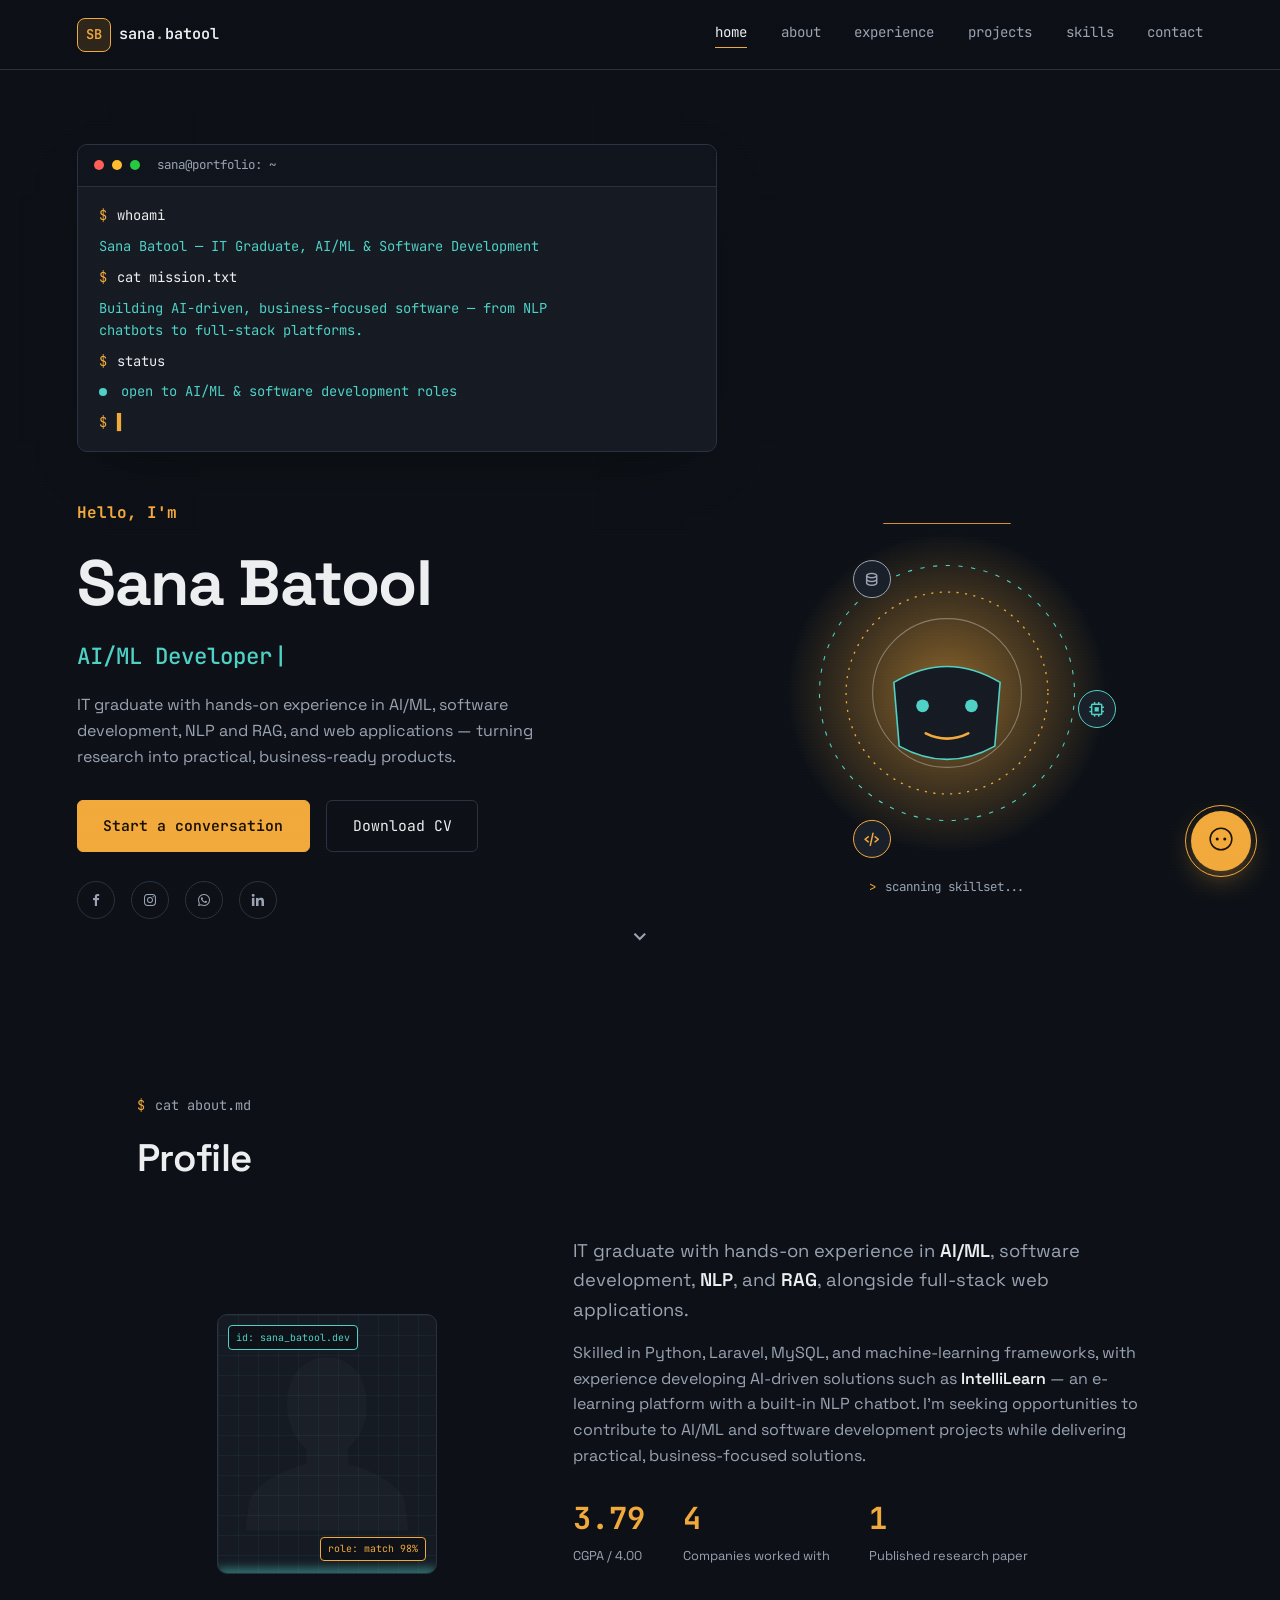
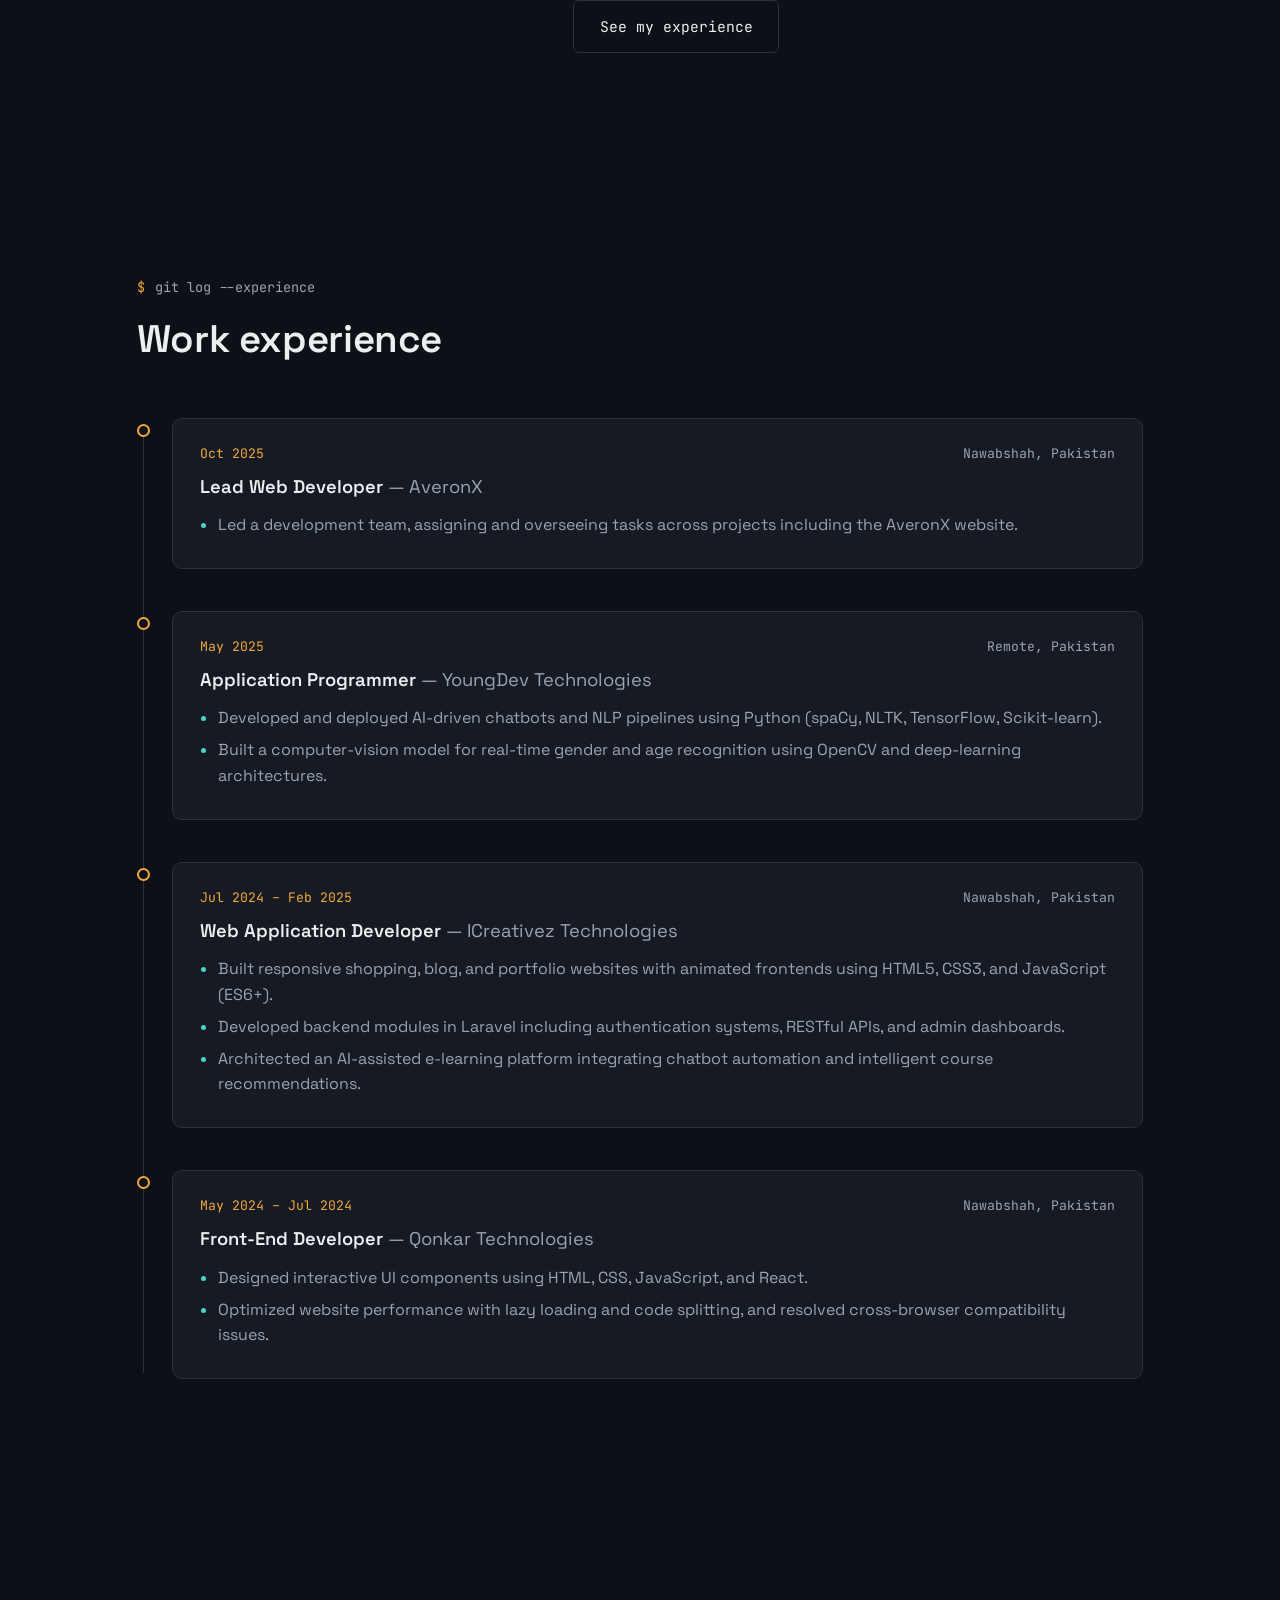
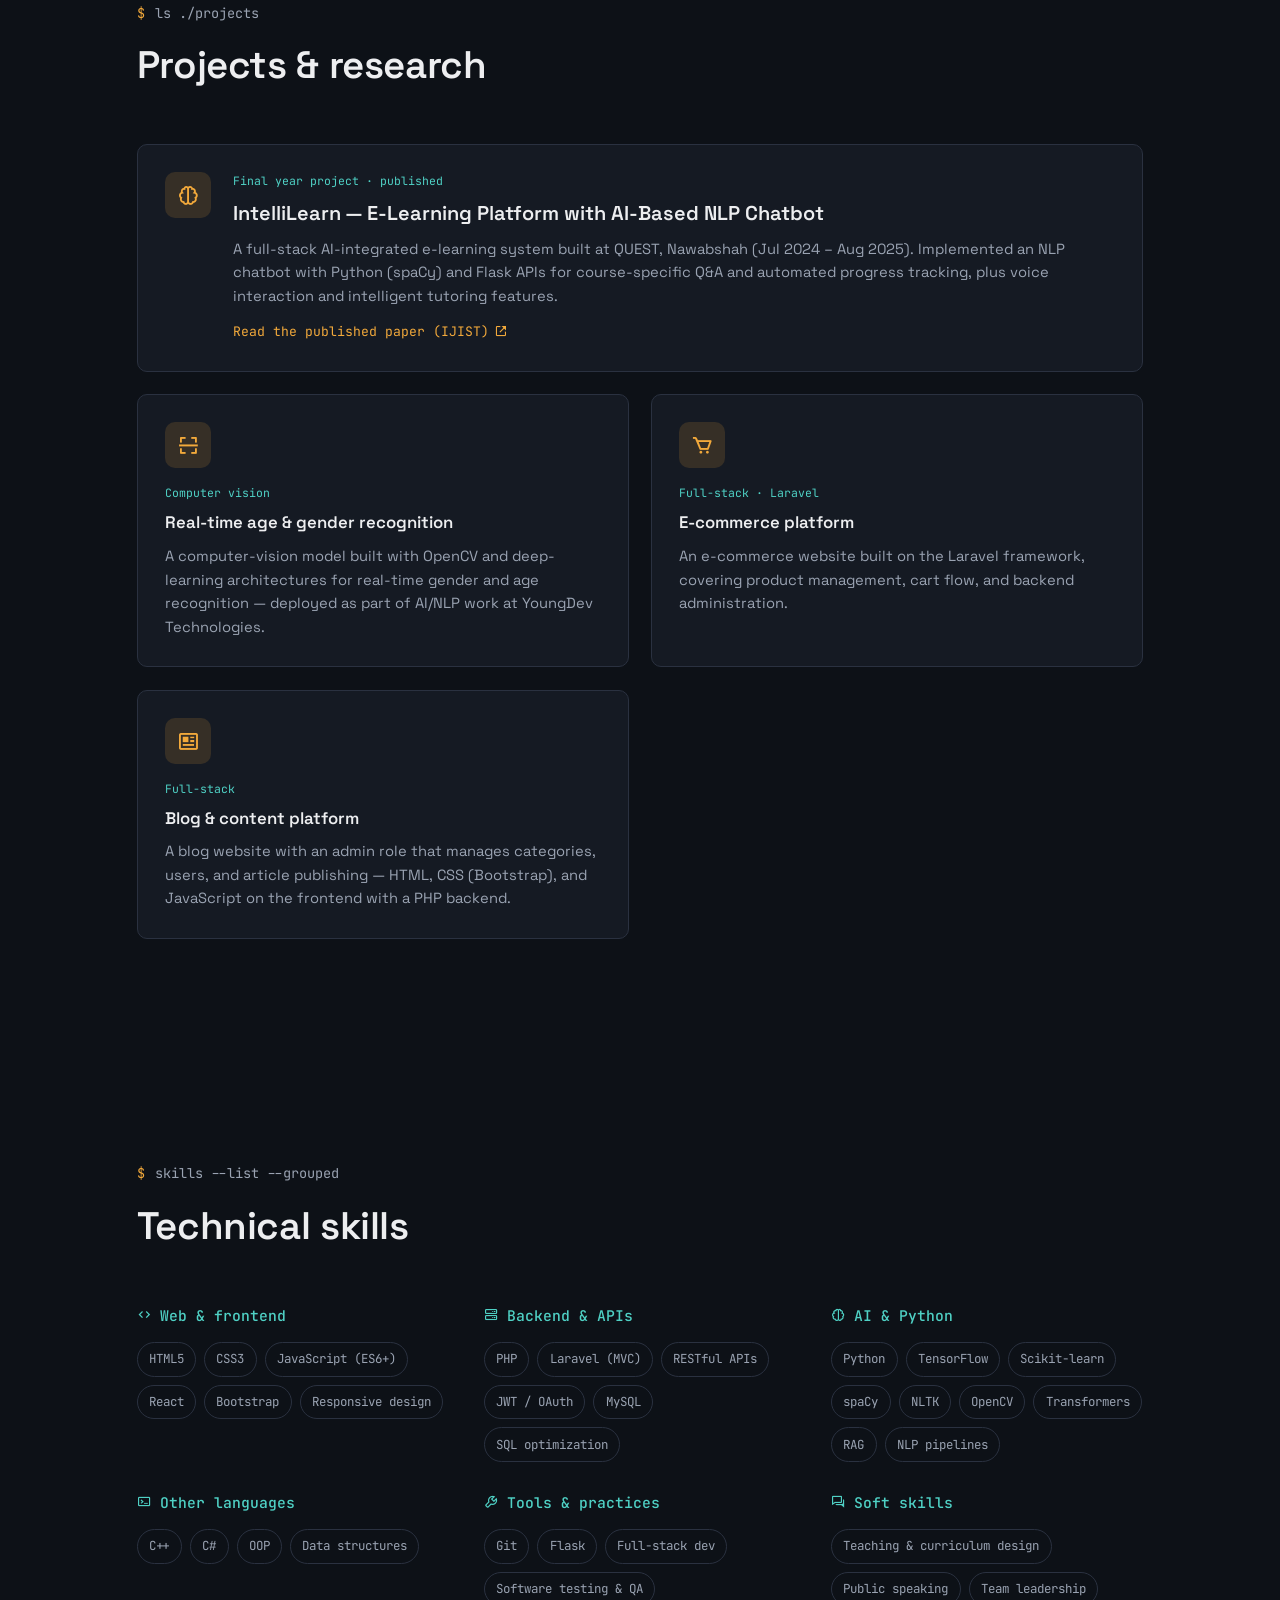
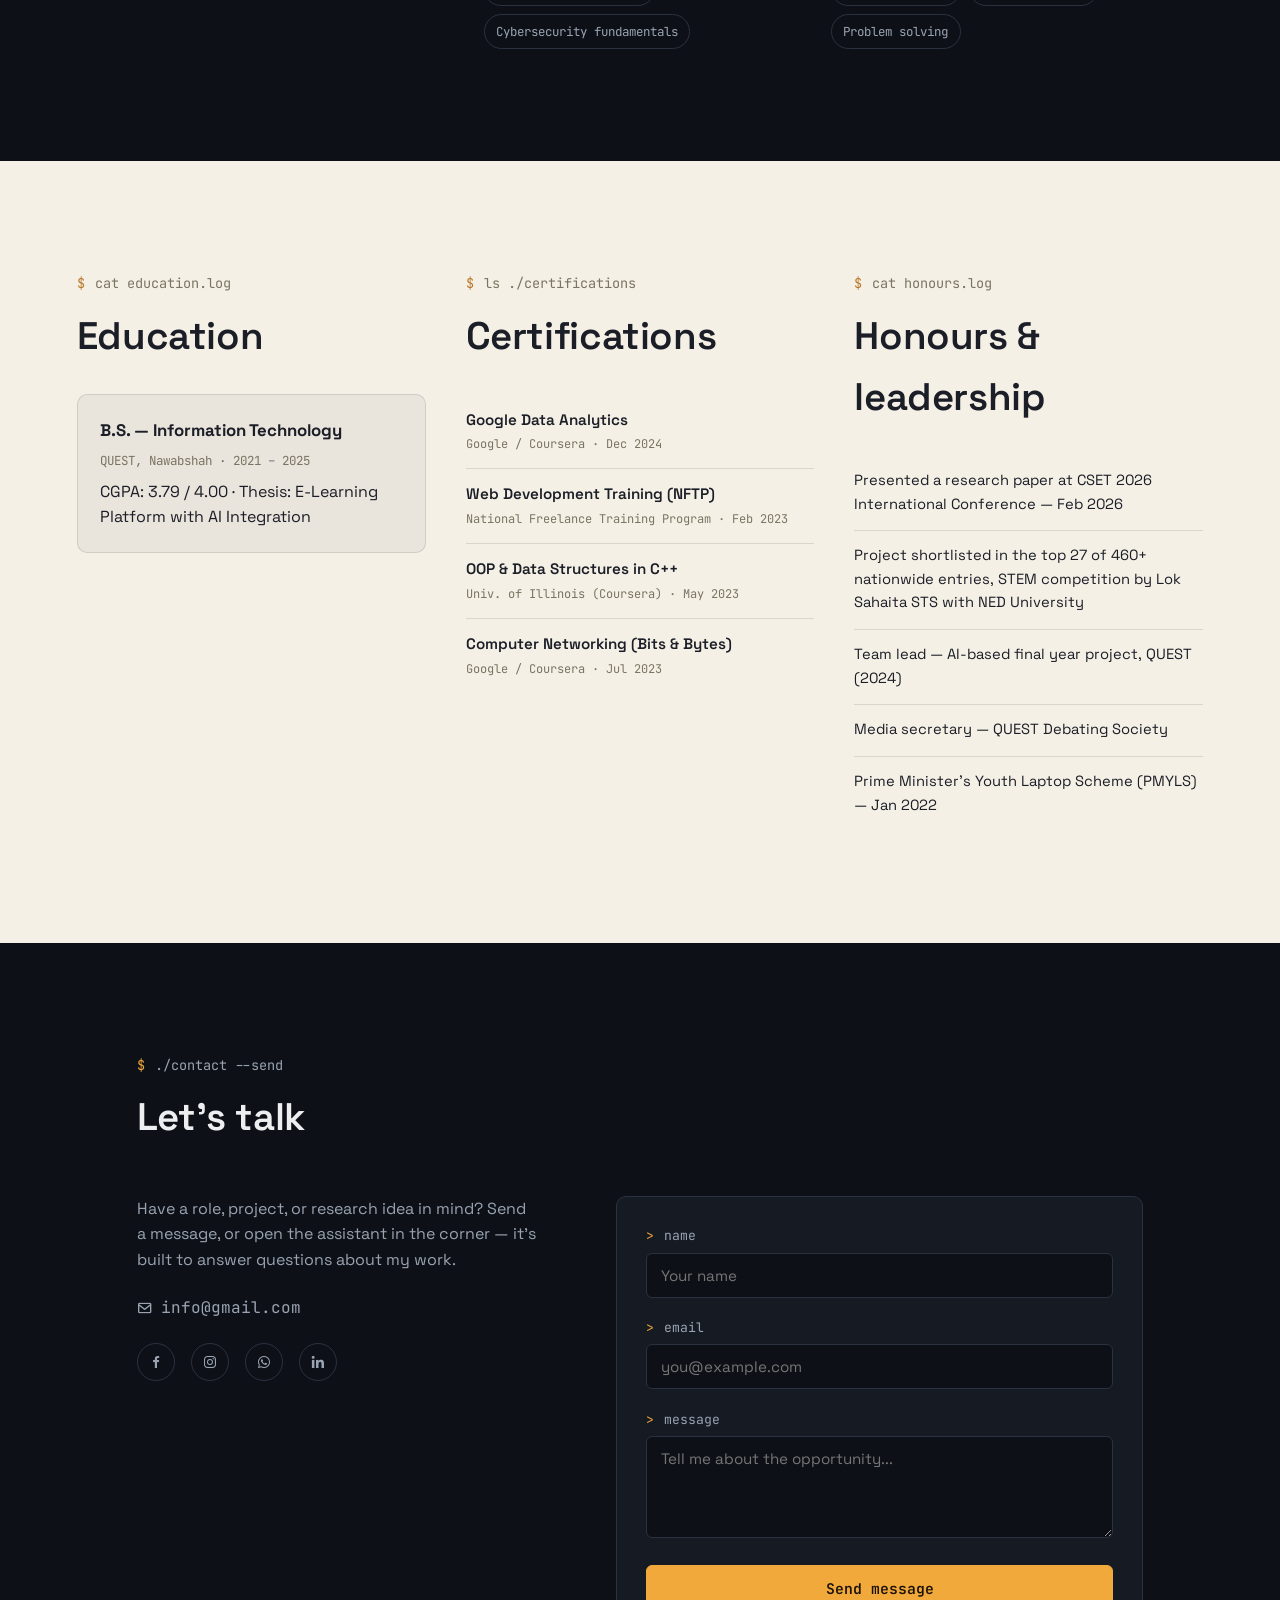
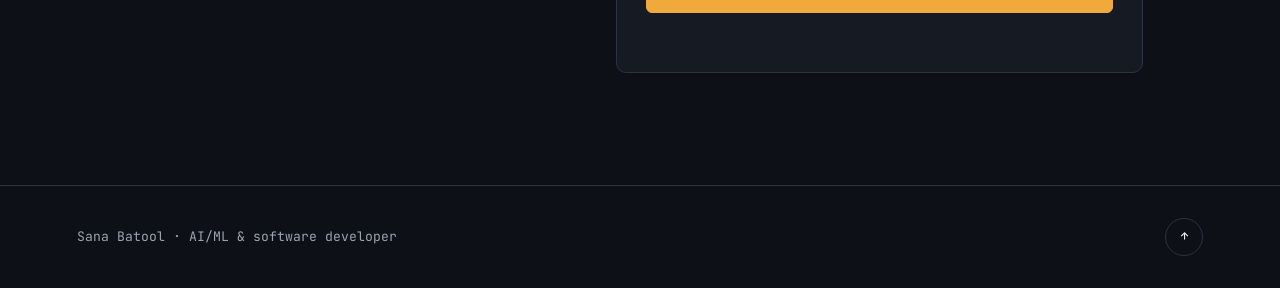
==== commit e13ab8d0: "Update fmt.Println message from 'Hello' to 'Goodbye'" ====
--- a/portfolio/index.html
+++ b/portfolio/index.html
@@ -1,179 +1,449 @@
 <!DOCTYPE html>
 <html lang="en">
 <head>
-    <meta charset="UTF-8">
-    <meta http-equiv="X-UA-Compatible" content="IE=edge">
-    <meta name="viewport" content="width=device-width, initial-scale=1.0">
-    <title>Portfolio</title>
-    <link rel="stylesheet" href="style.css">
-    <link href="https://unpkg.com/boxicons@2.1.4/css/boxicons.min.css" rel="stylesheet">
+<meta charset="UTF-8">
+<meta http-equiv="X-UA-Compatible" content="IE=edge">
+<meta name="viewport" content="width=device-width, initial-scale=1.0">
+<title>Sana Batool — AI/ML &amp; Software Developer</title>
+<link rel="preconnect" href="https://fonts.googleapis.com">
+<link rel="preconnect" href="https://fonts.gstatic.com" crossorigin>
+<link href="https://fonts.googleapis.com/css2?family=Space+Grotesk:wght@400;500;600;700&family=JetBrains+Mono:wght@400;500;600&display=swap" rel="stylesheet">
+<link href="https://unpkg.com/boxicons@2.1.4/css/boxicons.min.css" rel="stylesheet">
+<link rel="stylesheet" href="style.css">
 </head>
 <body>
-    <!-- Header -->
-    <header class="header">
-        <a href="#" class="logo">SaNa<br>Batool</a>
-    
-        <nav class="navbar">
-            <a href="#home" class="active">Home</a>
-            <a href="#about">About</a>
-            <a href="#services">Skill</a>
-            <a href="#project">Project</a>
-            <a href="#foot">Contact</a>
-        </nav>
-
-        <div class="menu-icon" id="menu-icon">
-            <span>&#9776;</span>
-        </div>
-    </header>
-    
-    <!-- Home Section -->
-    <section class="home" id="home">
-        <div class="home-content">
-            <h3>Hello it's Me</h3>
-            <h1>Sana Batool</h1>
-            <h3>And I'm a</h3> 
-            <p>Web developer, and I'm here to help you with your web development needs</p>
-
-            <div class="home-img">
-                <img src="161aca4cd809f660a02a83208d20bf32.jpg" alt="Sana Batool">
-            </div>
-
-            <div class="home-sci">
-                <a href="#"><i class='bx bxl-facebook'></i></a>
-                <a href="#"><i class='bx bxl-instagram'></i></a>
-                <a href="#"><i class='bx bxl-whatsapp'></i></a>
-                <a href="#"><i class='bx bxl-linkedin'></i></a>
-            </div>
-
-            <a href="#" class="btn-box">Download CV</a>
-        </div>
-    </section>
-
-    <!-- About Section -->
-    <section class="about" id="about">
-        <div class="about-img">
-            <img src="stylish-hijab-girl-dp-cartoon-HD.webp" alt="Profile Picture">
-        </div>
-        <div class="about-text">
-            <h2>About <span>Me</span></h2>
-            <h4>Web Developer!</h4>
-            <p>I am a final-year IT student and skilled programmer with a year of experience in online and offline roles. I’ve worked on projects using HTML, CSS, JavaScript for frontend, and PHP, Python for backend, along with frameworks like Bootstrap, Flask, and Laravel. I also have experience in Software Quality Assurance, enhancing my expertise in the development process.</p>
-            <a href="#" class="btn-box">More About Me</a>
-        </div>
-    </section>
-
-    <!-- Skills Section -->
-    <section class="services" id="services">
-        <div class="container">
-            <h1 class="sub-title"> My <span>Skills</span></h1>
-            <div class="services-list">
-                <div>
-                    <i class='bx bx-code' style="color:#07f9f9"></i>
-                    <h2>Front-end Developer</h2>
-                    <p>My frontend expertise lies in HTML, CSS, and JavaScript, and I have experience working with frameworks such as Bootstrap.</p>
-                    <a href="#" class="read">Learn more</a>
-                </div>
-                <div>
-                    <i class='bx bx-crop' style="color:#07f9f9"></i>
-                    <h2>Back-end Developer</h2>
-                    <p>My backend expertise lies in Python and PHP, and I have experience working with frameworks such as Laravel and Flask.</p>
-                    <a href="#" class="read">Learn more</a>
-                </div>
-                <div>
-                    <i class='bx bx-code' style="color:#07f9f9"></i>
-                    <h2>Software Quality Assurance</h2>
-                    <p>I ensure my reports are detailed and actionable, including screenshots, logs, and steps to reproduce issues. This helps developers fix bugs quickly.</p>
-                    <a href="#" class="read">Learn more</a>
-                </div>
-            </div>
-        </div>
-    </section>
-
-    <!-- Projects Section -->
-    <section class="projects" id="project">
-        <div class="container">
-            <h1 class="sub-title"> My <span>Projects</span></h1>
-            <div class="project">
-                <div class="img-wrapper">
-                    <img class="blur" src="img1.png" alt="Blog Website">
-                    <p class="content fade">The Blog Website: built with HTML, CSS (Bootstrap), JS, and PHP. Includes an Admin to manage categories, users, and articles.</p>
-                </div>
-                <div class="img-wrapper">
-                    <img class="blur" src="img_1.png" alt="E-commerce Website">
-                    <p class="content fade">An E-commerce website project based on the Laravel framework.</p>
-                </div>
-                <div class="img-wrapper">
-                    <img class="blur" src="amazon.png" alt="Amazon Clone">
-                    <p class="content fade">Amazon clone built using HTML and CSS.</p>
-                </div>
-            </div>
-            <div class="project">
-                <div class="img-wrapper">
-                    <img class="blur" src="img2.png" alt="Blog Website 2">
-                    <p class="content fade">Another blog project with Admin features using HTML, CSS, JS, and PHP.</p>
-                </div>
-                <div class="img-wrapper">
-                    <img class="blur" src="img_1.png" alt="E-commerce Website">
-                    <p class="content fade">Laravel-based E-commerce website project.</p>
-                </div>
-                <div class="img-wrapper">
-                    <img class="blur" src="amazon.png" alt="Amazon Clone 2">
-                    <p class="content fade">Amazon clone styled with HTML and CSS.</p>
-                </div>
-            </div>
-        </div>
-    </section>
-
-    <!-- Contact Section -->
-    <section class="contact-section" id="foot">
-        <div class="container">
-            <h1 class="sub-title"> Contact <span>Now!</span></h1>
-            <div class="form">
-                <form action="#">
-                    <div class="form-group">
-                        <label for="name">Name:</label>
-                        <input type="text" id="name" name="name" placeholder="Your Name">
-                    </div>
-                    <div class="form-group">
-                        <label for="email">Email:</label>
-                        <input type="email" id="email" name="email" placeholder="Your Email">
-                    </div>
-                    <div class="form-group">
-                        <label for="message">Message:</label>
-                        <textarea id="text" cols="30" rows="10" placeholder="Your Message"></textarea>
-                    </div>
-                    <div class="form-group">
-                        <button type="submit" class="submit-btn">Submit</button>
-                    </div>
-                </form>
-            </div>
-        </div>
-    </section>
-
-    <!-- Footer -->
-    <footer class="foot_po" id="contact">
-        <div class="foot">
-            <div class="foot-left">
-                <h1>Sana Batool</h1>
-                <p>Web developer, and I'm here to help you with your web development needs</p>           
-            </div>
-            <div class="contact">
-                <h1>Contact</h1><br>
-                <p>Email: info@gmail.com</p>
-                <div class="home-sci">
-                    <a href="#"><i class='bx bxl-facebook'></i></a>
-                    <a href="#"><i class='bx bxl-instagram'></i></a>
-                    <a href="#"><i class='bx bxl-whatsapp'></i></a>
-                    <a href="#"><i class='bx bxl-linkedin'></i></a>
-                </div>
-            </div>
-            <button onclick="topFunction()" id="myBtn" title="Go to top">
-                <span class="arrow-up">&#x2191;</span>
-            </button>
-        </div>
-    </footer>
-
-    <!-- Script -->
-    <script src="main.js"></script>
+
+<div class="scanline-overlay" aria-hidden="true"></div>
+
+<header class="header">
+  <a href="#home" class="logo">
+    <span class="logo-mark">SB</span>
+    <span class="logo-full">sana<span class="dim">.</span>batool</span>
+  </a>
+
+  <nav class="navbar" id="navbar">
+    <a href="#home" class="nav-link active" data-section="home">home</a>
+    <a href="#about" class="nav-link" data-section="about">about</a>
+    <a href="#experience" class="nav-link" data-section="experience">experience</a>
+    <a href="#projects" class="nav-link" data-section="projects">projects</a>
+    <a href="#skills" class="nav-link" data-section="skills">skills</a>
+    <a href="#contact" class="nav-link" data-section="contact">contact</a>
+  </nav>
+
+  <button class="menu-icon" id="menu-icon" aria-label="Toggle menu" aria-expanded="false">
+    <span></span><span></span><span></span>
+  </button>
+</header>
+
+<main>
+
+  <!-- ================= HERO ================= -->
+  <section class="home" id="home">
+    <div class="home-terminal">
+      <div class="term-bar">
+        <span class="dot dot-r"></span><span class="dot dot-y"></span><span class="dot dot-g"></span>
+        <span class="term-title">sana@portfolio: ~</span>
+      </div>
+      <div class="term-body" id="bootLog">
+        <p class="boot-line"><span class="prompt">$</span> whoami</p>
+        <p class="boot-line boot-out">Sana Batool — IT Graduate, AI/ML &amp; Software Development</p>
+        <p class="boot-line"><span class="prompt">$</span> cat mission.txt</p>
+        <p class="boot-line boot-out">Building AI-driven, business-focused software — from NLP<br>chatbots to full-stack platforms.</p>
+        <p class="boot-line"><span class="prompt">$</span> status</p>
+        <p class="boot-line boot-out"><span class="status-dot"></span> open to AI/ML &amp; software development roles</p>
+        <p class="boot-line cursor-line"><span class="prompt">$</span> <span class="type-cursor">▌</span></p>
+      </div>
+    </div>
+
+    <div class="home-content">
+      <h3 class="hello-tag">Hello, I'm</h3>
+      <h1 class="name-heading">Sana Batool</h1>
+      <h2 class="role-heading">
+        <span id="roleType">AI/ML Developer</span><span class="role-cursor">|</span>
+      </h2>
+      <p class="home-desc">IT graduate with hands-on experience in AI/ML, software development, NLP and RAG, and web applications — turning research into practical, business-ready products.</p>
+
+      <div class="home-actions">
+        <a href="#contact" class="btn-solid">Start a conversation</a>
+        <a href="Sana_Batool_CV.docx" class="btn-outline" id="downloadCvBtn" download>Download CV</a>
+      </div>
+
+      <div class="home-sci">
+        <a href="#" aria-label="Facebook"><i class='bx bxl-facebook'></i></a>
+        <a href="#" aria-label="Instagram"><i class='bx bxl-instagram'></i></a>
+        <a href="#" aria-label="WhatsApp"><i class='bx bxl-whatsapp'></i></a>
+        <a href="#" aria-label="LinkedIn"><i class='bx bxl-linkedin'></i></a>
+      </div>
+    </div>
+
+    <div class="home-visual" aria-hidden="true">
+      <div class="ai-core" id="aiCore">
+        <svg viewBox="0 0 320 320" class="core-svg">
+          <defs>
+            <radialGradient id="coreGlow" cx="50%" cy="50%" r="50%">
+              <stop offset="0%" stop-color="#F2A93B" stop-opacity="0.55"/>
+              <stop offset="100%" stop-color="#F2A93B" stop-opacity="0"/>
+            </radialGradient>
+          </defs>
+          <circle cx="160" cy="160" r="150" fill="url(#coreGlow)"/>
+          <circle class="ring ring-1" cx="160" cy="160" r="120" fill="none" stroke="#4FD1C5" stroke-width="1" stroke-dasharray="4 8"/>
+          <circle class="ring ring-2" cx="160" cy="160" r="95" fill="none" stroke="#F2A93B" stroke-width="1.2" stroke-dasharray="2 6"/>
+          <circle class="ring ring-3" cx="160" cy="160" r="70" fill="none" stroke="#EDEEF0" stroke-width="1" stroke-opacity="0.35"/>
+          <g class="core-face">
+            <path d="M110 150 Q160 120 210 150 L205 210 Q160 235 115 210 Z" fill="#151A23" stroke="#4FD1C5" stroke-width="1.5"/>
+            <circle cx="137" cy="172" r="6" fill="#4FD1C5" class="eye eye-l"/>
+            <circle cx="183" cy="172" r="6" fill="#4FD1C5" class="eye eye-r"/>
+            <path d="M140 198 Q160 208 180 198" fill="none" stroke="#F2A93B" stroke-width="2.5" stroke-linecap="round" class="core-mouth"/>
+          </g>
+          <line class="scan-line" x1="100" y1="0" x2="220" y2="0" stroke="#F2A93B" stroke-width="2"/>
+        </svg>
+        <div class="orbit-node node-ai" style="--angle:0deg" data-label="Neural NLP &amp; RAG pipelines"><i class='bx bx-chip'></i></div>
+        <div class="orbit-node node-web" style="--angle:120deg" data-label="Laravel &amp; React interfaces"><i class='bx bx-code-alt'></i></div>
+        <div class="orbit-node node-db" style="--angle:240deg" data-label="MySQL &amp; system design"><i class='bx bx-data'></i></div>
+        <p class="core-caption"><span class="prompt">&gt;</span> scanning skillset<span class="ellipsis"></span></p>
+      </div>
+    </div>
+
+    <a href="#about" class="scroll-cue" aria-label="Scroll to about section"><i class='bx bx-chevron-down'></i></a>
+  </section>
+
+  <!-- ================= ABOUT ================= -->
+  <section class="about" id="about">
+    <div class="section-head">
+      <p class="section-kicker"><span class="prompt">$</span> cat about.md</p>
+      <h2 class="section-title">Profile</h2>
+    </div>
+
+    <div class="about-grid">
+      <div class="about-visual">
+        <div class="about-frame">
+          <div class="scan-frame">
+            <img src="sana.png" alt="Sana Batool" class="profile-photo"
+                 onerror="this.style.display='none'; document.querySelector('.silhouette').style.display='block';">
+            <svg viewBox="0 0 200 240" class="silhouette" style="display:none;">
+              <path d="M100 20c30 0 46 24 46 55 0 22-9 40-22 50v18c30 8 58 22 66 44l4 33H6l4-33c8-22 36-36 66-44v-18c-13-10-22-28-22-50 0-31 16-55 46-55z" fill="#1B2028"/>
+            </svg>
+            <div class="scan-beam"></div>
+            <div class="scan-grid"></div>
+            <div class="scan-tag tag-1">id: sana_batool.dev</div>
+            <div class="scan-tag tag-2">role: match 98%</div>
+          </div>
+        </div>
+      </div>
+
+      <div class="about-text">
+        <p class="about-lead">IT graduate with hands-on experience in <strong>AI/ML</strong>, software development, <strong>NLP</strong>, and <strong>RAG</strong>, alongside full-stack web applications.</p>
+        <p>Skilled in Python, Laravel, MySQL, and machine-learning frameworks, with experience developing AI-driven solutions such as <strong>IntelliLearn</strong> — an e-learning platform with a built-in NLP chatbot. I'm seeking opportunities to contribute to AI/ML and software development projects while delivering practical, business-focused solutions.</p>
+
+        <div class="about-stats">
+          <div class="stat">
+            <span class="stat-num">3.79</span>
+            <span class="stat-label">CGPA / 4.00</span>
+          </div>
+          <div class="stat">
+            <span class="stat-num">4</span>
+            <span class="stat-label">Companies worked with</span>
+          </div>
+          <div class="stat">
+            <span class="stat-num">1</span>
+            <span class="stat-label">Published research paper</span>
+          </div>
+        </div>
+
+        <a href="#experience" class="btn-outline">See my experience</a>
+      </div>
+    </div>
+  </section>
+
+  <!-- ================= EXPERIENCE ================= -->
+  <section class="experience" id="experience">
+    <div class="section-head">
+      <p class="section-kicker"><span class="prompt">$</span> git log --experience</p>
+      <h2 class="section-title">Work experience</h2>
+    </div>
+
+    <div class="timeline">
+
+      <div class="tl-item">
+        <div class="tl-marker"></div>
+        <div class="tl-card">
+          <div class="tl-meta">
+            <span class="tl-date">Oct 2025</span>
+            <span class="tl-place">Nawabshah, Pakistan</span>
+          </div>
+          <h3>Lead Web Developer <span class="tl-co">— AveronX</span></h3>
+          <ul>
+            <li>Led a development team, assigning and overseeing tasks across projects including the AveronX website.</li>
+          </ul>
+        </div>
+      </div>
+
+      <div class="tl-item">
+        <div class="tl-marker"></div>
+        <div class="tl-card">
+          <div class="tl-meta">
+            <span class="tl-date">May 2025</span>
+            <span class="tl-place">Remote, Pakistan</span>
+          </div>
+          <h3>Application Programmer <span class="tl-co">— YoungDev Technologies</span></h3>
+          <ul>
+            <li>Developed and deployed AI-driven chatbots and NLP pipelines using Python (spaCy, NLTK, TensorFlow, Scikit-learn).</li>
+            <li>Built a computer-vision model for real-time gender and age recognition using OpenCV and deep-learning architectures.</li>
+          </ul>
+        </div>
+      </div>
+
+      <div class="tl-item">
+        <div class="tl-marker"></div>
+        <div class="tl-card">
+          <div class="tl-meta">
+            <span class="tl-date">Jul 2024 – Feb 2025</span>
+            <span class="tl-place">Nawabshah, Pakistan</span>
+          </div>
+          <h3>Web Application Developer <span class="tl-co">— ICreativez Technologies</span></h3>
+          <ul>
+            <li>Built responsive shopping, blog, and portfolio websites with animated frontends using HTML5, CSS3, and JavaScript (ES6+).</li>
+            <li>Developed backend modules in Laravel including authentication systems, RESTful APIs, and admin dashboards.</li>
+            <li>Architected an AI-assisted e-learning platform integrating chatbot automation and intelligent course recommendations.</li>
+          </ul>
+        </div>
+      </div>
+
+      <div class="tl-item">
+        <div class="tl-marker"></div>
+        <div class="tl-card">
+          <div class="tl-meta">
+            <span class="tl-date">May 2024 – Jul 2024</span>
+            <span class="tl-place">Nawabshah, Pakistan</span>
+          </div>
+          <h3>Front-End Developer <span class="tl-co">— Qonkar Technologies</span></h3>
+          <ul>
+            <li>Designed interactive UI components using HTML, CSS, JavaScript, and React.</li>
+            <li>Optimized website performance with lazy loading and code splitting, and resolved cross-browser compatibility issues.</li>
+          </ul>
+        </div>
+      </div>
+
+    </div>
+  </section>
+
+  <!-- ================= PROJECTS / RESEARCH ================= -->
+  <section class="projects" id="projects">
+    <div class="section-head">
+      <p class="section-kicker"><span class="prompt">$</span> ls ./projects</p>
+      <h2 class="section-title">Projects &amp; research</h2>
+    </div>
+
+    <div class="project-grid">
+
+      <article class="project-card project-featured">
+        <div class="project-icon"><i class='bx bx-brain'></i></div>
+        <div class="project-body">
+          <span class="project-tag">Final year project · published</span>
+          <h3>IntelliLearn — E-Learning Platform with AI-Based NLP Chatbot</h3>
+          <p>A full-stack AI-integrated e-learning system built at QUEST, Nawabshah (Jul 2024 – Aug 2025). Implemented an NLP chatbot with Python (spaCy) and Flask APIs for course-specific Q&amp;A and automated progress tracking, plus voice interaction and intelligent tutoring features.</p>
+          <a href="https://journal.50sea.com/index.php/IJIST/article/view/1703" class="project-link" target="_blank" rel="noopener">Read the published paper (IJIST) <i class='bx bx-link-external'></i></a>
+        </div>
+      </article>
+
+      <article class="project-card">
+        <div class="project-icon"><i class='bx bx-scan'></i></div>
+        <div class="project-body">
+          <span class="project-tag">Computer vision</span>
+          <h3>Real-time age &amp; gender recognition</h3>
+          <p>A computer-vision model built with OpenCV and deep-learning architectures for real-time gender and age recognition — deployed as part of AI/NLP work at YoungDev Technologies.</p>
+        </div>
+      </article>
+
+      <article class="project-card">
+        <div class="project-icon"><i class='bx bx-cart'></i></div>
+        <div class="project-body">
+          <span class="project-tag">Full-stack · Laravel</span>
+          <h3>E-commerce platform</h3>
+          <p>An e-commerce website built on the Laravel framework, covering product management, cart flow, and backend administration.</p>
+        </div>
+      </article>
+
+      <article class="project-card">
+        <div class="project-icon"><i class='bx bx-news'></i></div>
+        <div class="project-body">
+          <span class="project-tag">Full-stack</span>
+          <h3>Blog &amp; content platform</h3>
+          <p>A blog website with an admin role that manages categories, users, and article publishing — HTML, CSS (Bootstrap), and JavaScript on the frontend with a PHP backend.</p>
+        </div>
+      </article>
+
+    </div>
+  </section>
+
+  <!-- ================= SKILLS ================= -->
+  <section class="skills" id="skills">
+    <div class="section-head">
+      <p class="section-kicker"><span class="prompt">$</span> skills --list --grouped</p>
+      <h2 class="section-title">Technical skills</h2>
+    </div>
+
+    <div class="skills-grid">
+      <div class="skill-group">
+        <h4><i class='bx bx-code'></i> Web &amp; frontend</h4>
+        <div class="tags">
+          <span>HTML5</span><span>CSS3</span><span>JavaScript (ES6+)</span><span>React</span><span>Bootstrap</span><span>Responsive design</span>
+        </div>
+      </div>
+      <div class="skill-group">
+        <h4><i class='bx bx-server'></i> Backend &amp; APIs</h4>
+        <div class="tags">
+          <span>PHP</span><span>Laravel (MVC)</span><span>RESTful APIs</span><span>JWT / OAuth</span><span>MySQL</span><span>SQL optimization</span>
+        </div>
+      </div>
+      <div class="skill-group">
+        <h4><i class='bx bx-brain'></i> AI &amp; Python</h4>
+        <div class="tags">
+          <span>Python</span><span>TensorFlow</span><span>Scikit-learn</span><span>spaCy</span><span>NLTK</span><span>OpenCV</span><span>Transformers</span><span>RAG</span><span>NLP pipelines</span>
+        </div>
+      </div>
+      <div class="skill-group">
+        <h4><i class='bx bx-terminal'></i> Other languages</h4>
+        <div class="tags">
+          <span>C++</span><span>C#</span><span>OOP</span><span>Data structures</span>
+        </div>
+      </div>
+      <div class="skill-group">
+        <h4><i class='bx bx-wrench'></i> Tools &amp; practices</h4>
+        <div class="tags">
+          <span>Git</span><span>Flask</span><span>Full-stack dev</span><span>Software testing &amp; QA</span><span>Cybersecurity fundamentals</span>
+        </div>
+      </div>
+      <div class="skill-group">
+        <h4><i class='bx bx-conversation'></i> Soft skills</h4>
+        <div class="tags">
+          <span>Teaching &amp; curriculum design</span><span>Public speaking</span><span>Team leadership</span><span>Problem solving</span>
+        </div>
+      </div>
+    </div>
+  </section>
+
+  <!-- ================= EDUCATION / CERTS / HONOURS ================= -->
+  <section class="credentials" id="credentials">
+    <div class="credentials-grid">
+
+      <div class="cred-col">
+        <div class="section-head small">
+          <p class="section-kicker"><span class="prompt">$</span> cat education.log</p>
+          <h2 class="section-title">Education</h2>
+        </div>
+        <div class="edu-card">
+          <h3>B.S. — Information Technology</h3>
+          <p class="edu-meta">QUEST, Nawabshah · 2021 – 2025</p>
+          <p>CGPA: 3.79 / 4.00 · Thesis: E-Learning Platform with AI Integration</p>
+        </div>
+      </div>
+
+      <div class="cred-col">
+        <div class="section-head small">
+          <p class="section-kicker"><span class="prompt">$</span> ls ./certifications</p>
+          <h2 class="section-title">Certifications</h2>
+        </div>
+        <ul class="cert-list">
+          <li><span class="cert-name">Google Data Analytics</span><span class="cert-meta">Google / Coursera · Dec 2024</span></li>
+          <li><span class="cert-name">Web Development Training (NFTP)</span><span class="cert-meta">National Freelance Training Program · Feb 2023</span></li>
+          <li><span class="cert-name">OOP &amp; Data Structures in C++</span><span class="cert-meta">Univ. of Illinois (Coursera) · May 2023</span></li>
+          <li><span class="cert-name">Computer Networking (Bits &amp; Bytes)</span><span class="cert-meta">Google / Coursera · Jul 2023</span></li>
+        </ul>
+      </div>
+
+      <div class="cred-col">
+        <div class="section-head small">
+          <p class="section-kicker"><span class="prompt">$</span> cat honours.log</p>
+          <h2 class="section-title">Honours &amp; leadership</h2>
+        </div>
+        <ul class="honour-list">
+          <li>Presented a research paper at CSET 2026 International Conference — Feb 2026</li>
+          <li>Project shortlisted in the top 27 of 460+ nationwide entries, STEM competition by Lok Sahaita STS with NED University</li>
+          <li>Team lead — AI-based final year project, QUEST (2024)</li>
+          <li>Media secretary — QUEST Debating Society</li>
+          <li>Prime Minister's Youth Laptop Scheme (PMYLS) — Jan 2022</li>
+        </ul>
+      </div>
+
+    </div>
+  </section>
+
+  <!-- ================= CONTACT ================= -->
+  <section class="contact" id="contact">
+    <div class="section-head">
+      <p class="section-kicker"><span class="prompt">$</span> ./contact --send</p>
+      <h2 class="section-title">Let's talk</h2>
+    </div>
+
+    <div class="contact-grid">
+      <div class="contact-info">
+        <p>Have a role, project, or research idea in mind? Send a message, or open the assistant in the corner — it's built to answer questions about my work.</p>
+        <p class="contact-email"><i class='bx bx-envelope'></i> info@gmail.com</p>
+        <div class="home-sci">
+          <a href="#" aria-label="Facebook"><i class='bx bxl-facebook'></i></a>
+          <a href="#" aria-label="Instagram"><i class='bx bxl-instagram'></i></a>
+          <a href="#" aria-label="WhatsApp"><i class='bx bxl-whatsapp'></i></a>
+          <a href="#" aria-label="LinkedIn"><i class='bx bxl-linkedin'></i></a>
+        </div>
+      </div>
+
+      <form class="term-form" id="contactForm">
+        <div class="form-line">
+          <label for="name"><span class="prompt">&gt;</span> name</label>
+          <input type="text" id="name" name="name" placeholder="Your name" required>
+        </div>
+        <div class="form-line">
+          <label for="email"><span class="prompt">&gt;</span> email</label>
+          <input type="email" id="email" name="email" placeholder="you@example.com" required>
+        </div>
+        <div class="form-line">
+          <label for="message"><span class="prompt">&gt;</span> message</label>
+          <textarea id="message" name="message" rows="4" placeholder="Tell me about the opportunity..." required></textarea>
+        </div>
+        <button type="submit" class="btn-solid">Send message</button>
+        <p class="form-status" id="formStatus" aria-live="polite"></p>
+      </form>
+    </div>
+  </section>
+
+</main>
+
+<footer class="site-foot">
+  <p>Sana Batool <span class="dim">·</span> AI/ML &amp; software developer</p>
+  <button class="to-top" id="toTop" aria-label="Back to top"><i class='bx bx-up-arrow-alt'></i></button>
+</footer>
+
+<!-- ================= AI CHAT ASSISTANT ================= -->
+<button class="chat-toggle" id="chatToggle" aria-label="Open chat assistant" aria-expanded="false">
+  <span class="chat-toggle-icon">
+    <svg viewBox="0 0 24 24" width="26" height="26"><circle cx="12" cy="12" r="10" fill="none" stroke="currentColor" stroke-width="1.4"/><circle cx="8.5" cy="12" r="1.4" fill="currentColor"/><circle cx="15.5" cy="12" r="1.4" fill="currentColor"/></svg>
+  </span>
+  <span class="chat-toggle-pulse"></span>
+</button>
+
+<div class="chat-panel" id="chatPanel" role="dialog" aria-label="Chat with Sana's assistant" aria-hidden="true">
+  <div class="chat-head">
+    <div class="chat-head-id">
+      <span class="chat-avatar"></span>
+      <div>
+        <strong>Sana's assistant</strong>
+        <span class="chat-status"><span class="status-dot"></span> online — ask me anything</span>
+      </div>
+    </div>
+    <button class="chat-close" id="chatClose" aria-label="Close chat">✕</button>
+  </div>
+
+  <div class="chat-body" id="chatBody"></div>
+
+  <div class="chat-quick" id="chatQuick"></div>
+
+  <form class="chat-input-row" id="chatForm">
+    <input type="text" id="chatInput" placeholder="Ask about skills, experience, projects..." autocomplete="off">
+    <button type="submit" aria-label="Send"><i class='bx bx-send'></i></button>
+  </form>
+</div>
+
+<script src="script.js"></script>
 </body>
 </html>
--- a/portfolio/style.css
+++ b/portfolio/style.css
@@ -1,789 +1,569 @@
-*
-{
-    margin: 0;
-    padding: 0;
-    box-sizing: border-box;
-    font-family: 'poppins', 'sans-serif';
-}
+/* ============ TOKENS ============ */
+:root{
+  --ink: #0D1117;
+  --ink-soft: #151A23;
+  --ink-card: #1A2029;
+  --line: #2A3140;
+  --paper: #F5F0E6;
+  --paper-ink: #1B1E27;
+  --text: #EDEEF0;
+  --text-dim: #9AA3B2;
+  --amber: #F2A93B;
+  --amber-soft: rgba(242,169,59,0.15);
+  --cyan: #4FD1C5;
+  --cyan-soft: rgba(79,209,197,0.15);
+  --font-display: 'Space Grotesk', sans-serif;
+  --font-mono: 'JetBrains Mono', monospace;
+  --radius: 10px;
+  --max-w: 1160px;
+  --ease: cubic-bezier(.22,.9,.32,1);
+}
+
+*{box-sizing:border-box; margin:0; padding:0;}
+html{scroll-behavior:smooth;}
+@media (prefers-reduced-motion: reduce){
+  html{scroll-behavior:auto;}
+  *{animation-duration:0.001ms !important; animation-iteration-count:1 !important; transition-duration:0.001ms !important;}
+}
+
 body{
-    background-color: rgb(32, 35, 85);
-    color: #f3f3fa;
-}
+  background:var(--ink);
+  color:var(--text);
+  font-family:var(--font-display);
+  line-height:1.6;
+  overflow-x:hidden;
+}
+
+a{color:inherit; text-decoration:none;}
+ul{list-style:none;}
+button{font-family:inherit; cursor:pointer;}
+img{max-width:100%; display:block;}
+
+::selection{background:var(--amber); color:var(--ink);}
+
+:focus-visible{
+  outline:2px solid var(--cyan);
+  outline-offset:3px;
+}
+
+.dim{color:var(--text-dim);}
+.prompt{color:var(--amber); font-family:var(--font-mono); margin-right:2px;}
+
+/* subtle CRT scanline overlay, purely atmospheric */
+.scanline-overlay{
+  position:fixed; inset:0; pointer-events:none; z-index:9999;
+  background:repeating-linear-gradient(to bottom, rgba(255,255,255,0.012) 0px, rgba(255,255,255,0.012) 1px, transparent 1px, transparent 3px);
+  mix-blend-mode:overlay;
+}
+
+/* ============ LAYOUT HELPERS ============ */
+section{
+  padding:7rem 6vw;
+  max-width:var(--max-w);
+  margin:0 auto;
+}
+.section-head{margin-bottom:3rem;}
+.section-head.small{margin-bottom:1.75rem;}
+.section-kicker{
+  font-family:var(--font-mono);
+  font-size:0.85rem;
+  color:var(--text-dim);
+  margin-bottom:0.6rem;
+}
+.section-title{
+  font-size:clamp(1.7rem, 3vw, 2.4rem);
+  font-weight:600;
+  letter-spacing:-0.01em;
+}
+
+.btn-solid, .btn-outline{
+  display:inline-block;
+  font-family:var(--font-mono);
+  font-size:0.92rem;
+  padding:0.85rem 1.6rem;
+  border-radius:6px;
+  transition:transform 0.25s var(--ease), background 0.25s var(--ease), border-color 0.25s var(--ease);
+}
+.btn-solid{
+  background:var(--amber);
+  color:#1A1206;
+  border:1px solid var(--amber);
+  font-weight:600;
+}
+.btn-solid:hover{transform:translateY(-2px); background:#ffbb52;}
+.btn-outline{
+  border:1px solid var(--line);
+  color:var(--text);
+}
+.btn-outline:hover{border-color:var(--cyan); color:var(--cyan); transform:translateY(-2px);}
+
+.status-dot{
+  display:inline-block; width:8px; height:8px; border-radius:50%;
+  background:var(--cyan); margin-right:6px;
+  box-shadow:0 0 0 0 rgba(79,209,197,0.6);
+  animation:pulseDot 2s infinite;
+}
+@keyframes pulseDot{
+  0%{box-shadow:0 0 0 0 rgba(79,209,197,0.55);}
+  70%{box-shadow:0 0 0 8px rgba(79,209,197,0);}
+  100%{box-shadow:0 0 0 0 rgba(79,209,197,0);}
+}
+
+/* ============ HEADER / NAV ============ */
 .header{
-    position: fixed;
-    top: 0;
-    left: 0;
-    width: 100%;
-    padding: 15px 10%;
-    background: #051129;
-    display: flex;
-    justify-content: space-between;
-    align-items: center;
-    z-index: 100;
-}
-.logo{
-    position: relative;
-    font-size: 20px;
-    color: #f4eeee;
-    text-decoration: none;
-    font-weight: 600;
-    cursor: default;
-    opacity: 0;
-    animation: slideRight 1s ease forwards;
-}
-
-.menu-icon {
-    display: none; /* Initially hidden */
-    font-size: 28px;
-    cursor: pointer;
-    position: absolute;
-    top: 15px;
-    right: 20px;
-    z-index: 10; /* Ensure it appears above other elements */
-}
-
-.navbar a{
-    display: inline-block;
-    font-size: 25px;
-    color: #f1f5ee;
-    text-decoration: none;
-    font-weight: 500;
-    margin-left: 35px;
-    transition: .3s;
-    opacity: 0;
-    animation: slideTop .5s ease forwards;
-    animation-delay: calc(.2s* var(--i));
-}
-.navbar a:hover{
-    color: #0ef;
-}
+  position:fixed; top:0; left:0; right:0; z-index:500;
+  display:flex; align-items:center; justify-content:space-between;
+  padding:1.1rem 6vw;
+  background:rgba(13,17,23,0.75);
+  backdrop-filter:blur(10px);
+  border-bottom:1px solid var(--line);
+}
+.logo{display:flex; align-items:center; gap:0.5rem; font-family:var(--font-mono); font-weight:600;}
+.logo-mark{
+  display:grid; place-items:center;
+  width:34px; height:34px; border-radius:8px;
+  background:var(--amber-soft); color:var(--amber);
+  border:1px solid var(--amber);
+  font-size:0.85rem;
+}
+.logo-full{font-size:0.95rem; letter-spacing:0.01em;}
+
+.navbar{display:flex; gap:2.1rem;}
+.nav-link{
+  font-family:var(--font-mono);
+  font-size:0.88rem;
+  color:var(--text-dim);
+  position:relative;
+  padding-bottom:4px;
+  transition:color 0.2s;
+}
+.nav-link::after{
+  content:""; position:absolute; left:0; bottom:0; height:1px; width:0;
+  background:var(--amber); transition:width 0.25s var(--ease);
+}
+.nav-link:hover, .nav-link.active{color:var(--text);}
+.nav-link.active::after{width:100%;}
+
+.menu-icon{
+  display:none; flex-direction:column; gap:5px;
+  background:none; border:none; padding:6px;
+}
+.menu-icon span{width:22px; height:2px; background:var(--text); transition:transform 0.3s, opacity 0.3s;}
+
+/* ============ HERO ============ */
 .home{
-    position: relative;
-    width: 40%;
-    justify-content: space-between;
-    height: 100vh;
-    background-size: cover;
-    background-position: center;
-    display: flex;
-    align-items: center;
-    padding: 120px 10% 0;
-}
-.home-content{
-    max-width: 600px;
-}
-.home-content h3{
-    font-size: 32px;
-    font-weight: 700;
-    opacity: 0;
-    animation: slideBottom 1s ease forwards;
-    animation-delay: .7s;
-}
-.home-content h3:nth-of-type(2){
-    margin-bottom: 30px;
-    animation: slideTop 1s ease forwards;
-    animation-delay: .7s;
-}
-/* .home-content h3 span{
-    color: #0ef;
-} */
-.home-content h1 {
-    font-size: 56px;
-    font-weight: 700;
-    margin: -3px 0;
-    opacity: 0;
-    animation: slideRight 1s ease forwards;
-    animation-delay: 1s;
-}
-.home-content p{
-    font-size: 20px;
-    opacity: 1s;
-    animation: slideLeft 1s ease forwards;
-    animation-delay: 1s;
-}
+  min-height:100vh;
+  max-width:none;
+  padding:9rem 6vw 4rem;
+  display:grid;
+  grid-template-columns:1.05fr 0.95fr;
+  gap:3rem;
+  align-items:center;
+  position:relative;
+}
+
+.home-terminal{
+  grid-column:1 / -1;
+  background:var(--ink-soft);
+  border:1px solid var(--line);
+  border-radius:var(--radius);
+  overflow:hidden;
+  max-width:640px;
+  box-shadow:0 20px 60px -30px rgba(0,0,0,0.6);
+}
+.term-bar{
+  display:flex; align-items:center; gap:8px;
+  padding:0.65rem 1rem;
+  background:#10141C;
+  border-bottom:1px solid var(--line);
+}
+.dot{width:10px; height:10px; border-radius:50%;}
+.dot-r{background:#FF5F56;} .dot-y{background:#FFBD2E;} .dot-g{background:#27C93F;}
+.term-title{margin-left:0.6rem; font-family:var(--font-mono); font-size:0.78rem; color:var(--text-dim);}
+.term-body{padding:1.1rem 1.3rem; font-family:var(--font-mono); font-size:0.86rem;}
+.boot-line{margin-bottom:0.55rem; opacity:0; animation:bootIn 0.4s var(--ease) forwards;}
+.boot-line:nth-child(1){animation-delay:0.1s;}
+.boot-line:nth-child(2){animation-delay:0.5s;}
+.boot-line:nth-child(3){animation-delay:1.0s;}
+.boot-line:nth-child(4){animation-delay:1.4s;}
+.boot-line:nth-child(5){animation-delay:2.0s;}
+.boot-line:nth-child(6){animation-delay:2.5s;}
+.boot-line:nth-child(7){animation-delay:2.9s;}
+@keyframes bootIn{ to{opacity:1;} }
+.boot-out{color:var(--cyan);}
+.cursor-line{margin-bottom:0;}
+.type-cursor{animation:blink 1s step-end infinite; color:var(--amber);}
+@keyframes blink{ 50%{opacity:0;} }
+
+.home-content{grid-column:1 / 2;}
+.hello-tag{font-family:var(--font-mono); color:var(--amber); font-size:1rem; margin-bottom:0.4rem;}
+.name-heading{
+  font-size:clamp(2.6rem, 5vw, 4rem);
+  font-weight:700; letter-spacing:-0.02em;
+  margin-bottom:0.3rem;
+}
+.role-heading{
+  font-family:var(--font-mono); font-weight:500;
+  font-size:clamp(1.1rem, 2vw, 1.4rem);
+  color:var(--cyan); margin-bottom:1.1rem;
+  min-height:1.8rem;
+}
+.role-cursor{animation:blink 1s step-end infinite; margin-left:2px;}
+.home-desc{max-width:46ch; color:var(--text-dim); margin-bottom:1.9rem;}
+.home-actions{display:flex; gap:1rem; flex-wrap:wrap; margin-bottom:1.8rem;}
+.home-sci{display:flex; gap:1rem;}
 .home-sci a{
-    display: inline-flex;
-    justify-content: center;
-    align-items: center;
-    width: 40px;
-    height: 40px;
-    background: transparent;
-    border: 2px solid #0ef;
-    border-radius: 50%;
-    font-size: 20px;
-    color: #0ef;
-    text-decoration: none;
-    transition: .5s ease;
-    opacity: 0;
-    animation: slideLeft 1s ease forwards;
-    animation-delay: calc(.2s*var(--i));   
-    margin: -32px 15px 30px 0;
-}
-.home-sci a:hover {
-    background: #0ef;
-    color: black;
-    box-shadow: 0 0 20px #0ef;
-}
-
-.home-img img{
-    border-radius: 160px;
-    width: 25vw;
-    animation: floatImage 4s ease-in-out infinite;
-    margin-left: 180%;
-    margin-top: -65%;
-    margin-bottom: -15%;
-}
-
-.btn-box{
-    display: inline-block;
-    padding: 12px 28px;
-    background: #0ef;
-    border-radius: 40px;
-    font-size: 16px;
-    color: black;
-    letter-spacing: 1px;
-    text-decoration: none;
-    font-weight: 600;
-    opacity: 0;
-    animation: slideTop 1s ease forwards;
-    animation-delay: 2s;
-    box-shadow: 0 0 5px #0ef,
-    0 0 25px #0ef
-}
-.btn-box:hover{
-    box-shadow: 0 0 5px cyan,
-    0 0 25px cyan, 0 0 50px cyan,
-    0 0 100px cyan, 0 0 200px cyan
-}
-
-.about{
-    display: grid;
-    grid-template-columns: repeat(2, 1fr);
-    align-items: center;
-    flex-direction: column;
-    gap: 1.5rem;
-    
-    margin-bottom: 0px;
-}
-.about-img img{
-    max-width: 400px;
-    border-radius: 5000px;
-    border-bottom-left-radius: 3500px;
-    border-bottom-right-radius: 3500px;
-    margin-left: 60px;
-    margin-top: 90px;
-}
-
-.about-text {
-    margin-right: 20px;
-    margin-bottom: 0px;
-    margin-top: 55px;
-}
-.about-text h2{
-    font-size: 60px;
-}
-.about-text h2 span{
-    color: #0ef;
-}
-.about-text h4{
-    font-size: 29px;
-    font-weight: 600;
-    color: #fff;
-    line-height: 1.7;
-    margin: 15px 0 3px;
-}
-.about-text p{
-    color: aliceblue;
-    font-size: 20px;
-    line-height: 1.4;
-    margin-bottom: 4rem;
-}
-#services{
-    color: aliceblue;
-    font-size: 20px;
-    line-height: 1.4;
-    margin-bottom: -4rem;
-}
-.sub-title{
-    text-align: center;
-    font-size: 60px;
-    padding-bottom: 10px;
-}
-.sub-title span{
-    color: #0ef;
-}
-.container{
-    padding: 90px;
-}
-.services-list{
-    display: grid;
-    grid-template-columns: repeat(auto-fit, minmax(259px,1fr));
-    grid-gap: 40px;
-    margin-top: 20px;
-}
-.services-list div{
-    background-color: transparent;
-    padding: 20px;
-    font-size: 13px;
-    font-weight: 13px;
-    border-right: 10px;
-    border-radius: 20px;
-    transition: background 0.5s, transform 0.5s;
-    box-shadow: 1px 1px 20px #012290f7,
-               1px 1px 40px #0053b8f7
-}
-.services-list div h2{
-    font-size: 30px;
-    font-weight: 500;
-    margin-bottom: 15px;
-}
-.services-list div a{
-    text-decoration: none;
-    color: black;
-    font-size: 12px;
-    margin-top: 20px;
-    display: inline-block;
-}
-
-.read{
-    display: inline-block;
-    padding: 12px 28px;
-    background: #0ef;
-    border-radius: 40px;
-    font-size: 60px;
-    color: #051129;
-    letter-spacing: 1px;
-    text-decoration: none;
-    font-weight: 600;
-    opacity: 0;
-    animation: slideTop 1s ease forwards;
-    animation-delay: 2s;
-    box-shadow: 0 0 5px #0ef,
-    0 0 25px #0ef
-}
-.read:hover{
-    box-shadow: 0 0 5px cyan,
-    0 0 25px cyan, 0 0 50px cyan,
-    0 0 100px cyan, 0 0 200px cyan
-}
-.services-list div:hover{
-    transform: translateY(-10px);
-}
-
-#project{
-    color: aliceblue;
-    font-size: 20px;
-    line-height: 1.4;
-    margin-bottom: -4rem;
-}
-.project{
-    display: grid;
-    grid-template-columns: repeat(auto-fit, minmax(259px,1fr));
-    grid-gap: 40px;
-    margin-top: 20px;
-}
-.project div{
-    background-color: transparent;
-    padding: 20px;
-    font-size: 13px;
-    font-weight: 13px;
-    border-right: 10px;
-    border-radius: 20px;
-    transition: background 0.5s, transform 0.5s;
-    box-shadow: 1px 1px 20px #012290f7,
-               1px 1px 40px #0053b8f7
-}
-.project div:hover{
-    transform: translateY(-10px);
-}
-
-.project div img{
-    width: 290px;
-    height: 290px;
-}
-
-.img-wrapper {
-    position: relative;
-    overflow: hidden;
-}
-.img-wrapper > img {
-    display: block;
-    object-position: center;
-}
-.img-wrapper > .content {
-    position: absolute;
-    inset: 0;
-    font-size: 20px;
-    background: rgba(0, 0, 0, 0.4); /* Semi-transparent background */
-    color: white; /* Ensure text is visible */
-    display: flex;
-    justify-content: center; /* Horizontal centering */
-    align-items: center; /* Vertical centering */
-    text-align: center; /* Center text alignment */
-    padding: 10px; /* Add some padding if needed */
-    box-sizing: border-box; /* Ensure padding doesn't affect layout */
-}
-
-.img-wrapper > img,
-.img-wrapper > .content {
-    transition: 200ms ease-in-out;
-}
-.img-wrapper > img.blur {
-    filter: blur(0px);
-}
-
-.img-wrapper > .content.fade {
-    opacity: 0;
-}
-
-.img-wrapper:hover > .content.fade {
-    opacity: 1;
-}
-
-/* Container Styling */
-.form {
-    display: grid;
-    grid-template-columns: 1fr;
-    gap: 20px;
-    margin: 40px auto;
-    padding: 20px;
-    width: 80%;
-    max-width: 600px;
-    background: #f9f9f9;
-    border-radius: 15px;
-    box-shadow: 0 4px 8px rgba(0, 0, 0, 0.1);
-}
-
-/* Form Group Styling */
-.form-group {
-    display: flex;
-    flex-direction: column;
-    gap: 10px;
-}
-
-/* Labels */
-.form-group label {
-    font-size: 16px;
-    font-weight: bold;
-    color: #333;
-}
-
-/* Inputs & Textarea */
-.form-group input, 
-.form-group textarea {
-    padding: 10px;
-    font-size: 14px;
-    border: 1px solid #ccc;
-    border-radius: 10px;
-    background: #fff;
-    transition: border-color 0.3s ease, box-shadow 0.3s ease;
-}
-
-/* Hover and Focus Effects */
-.form-group input:focus,
-.form-group textarea:focus {
-    border-color: #0053b8;
-    box-shadow: 0 0 8px rgba(0, 83, 184, 0.3);
-    outline: none;
-}
-
-/* Submit Button */
-.submit-btn {
-    padding: 12px 20px;
-    font-size: 16px;
-    font-weight: bold;
-    color: #fff;
-    background: #0053b8;
-    border: none;
-    border-radius: 10px;
-    cursor: pointer;
-    transition: background 0.3s ease, transform 0.2s ease;
-}
-
-/* Hover Effect for Submit Button */
-.submit-btn:hover {
-    background: #003a80;
-    transform: translateY(-2px);
-}
-
-.foot_po {
-    max-width: 100%;
-    background-color: #020202;
-}
-
-.foot {
-    background-color: rgb(1, 1, 1);
-    display: flex;
-    height: 280px;
-    margin-bottom: -10px;
-    margin-right: 0px;
-    
-}
-.foot-left {
-    font-size: 20px;
-    margin-top: 20px;
-    margin-left: 40px;
-    display: grid;
-}
-.foot-left p{
-    margin-top: 10px;
-    margin-bottom: 40%;
-}
-.contact {
-    margin-left: 140px;
-    margin-top: 20px;
-    margin-right: 40px;
-    align-items: center;
-    justify-content: center;
-    font-size: 20px;
-}
-.contact div{
-    margin-top: 20px;
-}
-
-#myBtn {
-    display: none; /* Hidden by default */
-    position: fixed;
-    bottom: 50px;
-    right: 30px;
-    z-index: 99;
-    font-size: 20px;
-    font-weight: 20px;
-    border: none;
-    outline: none;
-    border: 2px solid #0ef;
-    background-color: black;
-    color: white;
-    cursor: pointer;
-    padding: 12px;
-    border-radius: 50px;
-    height: 50px;
-    width: 45px;
+  width:38px; height:38px; display:grid; place-items:center;
+  border:1px solid var(--line); border-radius:50%;
+  color:var(--text-dim); transition:all 0.25s var(--ease);
+}
+.home-sci a:hover{color:var(--ink); background:var(--amber); border-color:var(--amber); transform:translateY(-3px);}
+
+/* --- AI core visual --- */
+.home-visual{
+  grid-column:2 / 3;
+  display:flex; justify-content:center; align-items:center;
+  position:relative;
+}
+.ai-core{position:relative; width:min(340px, 80vw);}
+.core-svg{width:100%; height:auto;}
+.ring{transform-origin:160px 160px;}
+.ring-1{animation:spin 22s linear infinite;}
+.ring-2{animation:spin 16s linear infinite reverse;}
+.ring-3{animation:spin 30s linear infinite;}
+@keyframes spin{ to{transform:rotate(360deg);} }
+.eye{animation:blinkEye 4.5s ease-in-out infinite;}
+.eye-r{animation-delay:0.15s;}
+@keyframes blinkEye{ 0%,92%,100%{transform:scaleY(1);} 95%{transform:scaleY(0.1);} }
+.core-mouth{animation:talk 3.2s ease-in-out infinite;}
+@keyframes talk{ 0%,100%{d:path("M140 198 Q160 208 180 198");} 50%{d:path("M140 200 Q160 192 180 200");} }
+.scan-line{animation:scanMove 3.4s ease-in-out infinite; opacity:0.85;}
+@keyframes scanMove{
+  0%{transform:translateY(150px); opacity:0;}
+  8%{opacity:0.9;}
+  50%{transform:translateY(215px); opacity:0.9;}
+  92%{opacity:0.9;}
+  100%{transform:translateY(150px); opacity:0;}
+}
+.core-caption{
+  text-align:center; font-family:var(--font-mono); font-size:0.78rem;
+  color:var(--text-dim); margin-top:0.4rem;
+}
+.ellipsis::after{content:"..."; animation:ellipsis 1.4s steps(4) infinite;}
+@keyframes ellipsis{
+  0%{content:"";} 25%{content:".";} 50%{content:"..";} 75%{content:"...";}
+}
+
+.orbit-node{
+  position:absolute; top:50%; left:50%; width:38px; height:38px;
+  margin:-19px 0 0 -19px;
+  display:grid; place-items:center;
+  background:var(--ink-card); border:1px solid var(--cyan);
+  color:var(--cyan); border-radius:50%; font-size:1.1rem;
+  transform:rotate(var(--angle)) translate(150px) rotate(calc(-1 * var(--angle)));
+  animation:orbit 18s linear infinite;
+  cursor:pointer;
+}
+.node-web{animation-duration:18s; border-color:var(--amber); color:var(--amber);}
+.node-db{border-color:var(--text-dim); color:var(--text-dim);}
+@keyframes orbit{
+  from{transform:rotate(var(--angle)) translate(150px) rotate(calc(-1 * var(--angle)));}
+  to{transform:rotate(calc(var(--angle) + 360deg)) translate(150px) rotate(calc(-1 * (var(--angle) + 360deg)));}
+}
+.orbit-node::after{
+  content:attr(data-label);
+  position:absolute; bottom:120%; left:50%; transform:translateX(-50%);
+  background:var(--ink-soft); border:1px solid var(--line);
+  padding:0.35rem 0.6rem; border-radius:6px;
+  font-family:var(--font-mono); font-size:0.7rem; white-space:nowrap;
+  opacity:0; pointer-events:none; transition:opacity 0.2s;
+}
+.orbit-node:hover::after{opacity:1;}
+.orbit-node:hover{transform:rotate(var(--angle)) translate(150px) rotate(calc(-1 * var(--angle))) scale(1.15); animation-play-state:paused;}
+
+.scroll-cue{
+  position:absolute; bottom:1.5rem; left:50%; transform:translateX(-50%);
+  font-size:1.6rem; color:var(--text-dim);
+  animation:bob 2s ease-in-out infinite;
+}
+@keyframes bob{ 0%,100%{transform:translate(-50%,0);} 50%{transform:translate(-50%,6px);} }
+
+/* ============ ABOUT ============ */
+.about-grid{display:grid; grid-template-columns:0.8fr 1.2fr; gap:3.5rem; align-items:center;}
+.about-frame{display:flex; justify-content:center;}
+.scan-frame{
+  position:relative; width:220px; height:260px;
+  background:var(--ink-soft); border:1px solid var(--line);
+  border-radius:var(--radius); overflow:hidden;
+}
+.profile-photo{width:100%; height:100%; object-fit:cover; position:relative; z-index:1;}
+.silhouette{width:100%; height:100%; padding:1.4rem;}
+.scan-grid{
+  position:absolute; inset:0;
+  background-image:linear-gradient(rgba(79,209,197,0.06) 1px, transparent 1px), linear-gradient(90deg, rgba(79,209,197,0.06) 1px, transparent 1px);
+  background-size:20px 20px;
+}
+.scan-beam{
+  position:absolute; left:0; right:0; height:2px;
+  background:linear-gradient(90deg, transparent, var(--cyan), transparent);
+  box-shadow:0 0 12px 2px var(--cyan);
+  animation:beam 3.6s ease-in-out infinite;
+}
+@keyframes beam{
+  0%{top:0; opacity:0;} 10%{opacity:1;} 90%{opacity:1;} 100%{top:100%; opacity:0;}
+}
+.scan-tag{
+  position:absolute; font-family:var(--font-mono); font-size:0.62rem;
+  background:rgba(13,17,23,0.85); border:1px solid var(--cyan); color:var(--cyan);
+  padding:0.2rem 0.45rem; border-radius:4px;
+}
+.tag-1{top:10px; left:10px;}
+.tag-2{bottom:12px; right:10px; border-color:var(--amber); color:var(--amber);}
+
+.about-lead{font-size:1.15rem; margin-bottom:1rem;}
+.about-text p{color:var(--text-dim); margin-bottom:1rem;}
+.about-text strong{color:var(--text); font-weight:600;}
+.about-stats{display:flex; gap:2.4rem; margin:1.6rem 0 2rem;}
+.stat-num{display:block; font-size:1.9rem; font-weight:700; color:var(--amber); font-family:var(--font-mono);}
+.stat-label{font-size:0.8rem; color:var(--text-dim);}
+
+/* ============ EXPERIENCE TIMELINE ============ */
+.timeline{position:relative; padding-left:2.2rem;}
+.timeline::before{
+  content:""; position:absolute; left:6px; top:6px; bottom:6px; width:1px;
+  background:var(--line);
+}
+.tl-item{position:relative; margin-bottom:2.6rem;}
+.tl-item:last-child{margin-bottom:0;}
+.tl-marker{
+  position:absolute; left:-2.2rem; top:6px; width:13px; height:13px;
+  border-radius:50%; background:var(--ink); border:2px solid var(--amber);
+}
+.tl-card{
+  background:var(--ink-soft); border:1px solid var(--line); border-radius:var(--radius);
+  padding:1.5rem 1.7rem;
+}
+.tl-meta{display:flex; justify-content:space-between; flex-wrap:wrap; gap:0.5rem; margin-bottom:0.5rem;}
+.tl-date{font-family:var(--font-mono); color:var(--amber); font-size:0.82rem;}
+.tl-place{font-family:var(--font-mono); color:var(--text-dim); font-size:0.82rem;}
+.tl-card h3{font-size:1.15rem; margin-bottom:0.7rem; font-weight:600;}
+.tl-co{color:var(--text-dim); font-weight:400;}
+.tl-card ul{padding-left:1.1rem;}
+.tl-card li{list-style:disc; color:var(--text-dim); margin-bottom:0.4rem;}
+.tl-card li::marker{color:var(--cyan);}
+
+/* ============ PROJECTS ============ */
+.project-grid{display:grid; grid-template-columns:repeat(2, 1fr); gap:1.4rem;}
+.project-card{
+  background:var(--ink-soft); border:1px solid var(--line); border-radius:var(--radius);
+  padding:1.7rem; transition:border-color 0.25s var(--ease), transform 0.25s var(--ease);
+}
+.project-card:hover{border-color:var(--cyan); transform:translateY(-4px);}
+.project-featured{grid-column:1 / -1; display:flex; gap:1.4rem; align-items:flex-start;}
+.project-icon{
+  width:46px; height:46px; border-radius:10px; display:grid; place-items:center;
+  background:var(--amber-soft); color:var(--amber); font-size:1.4rem; flex-shrink:0; margin-bottom:1rem;
+}
+.project-featured .project-icon{margin-bottom:0;}
+.project-tag{
+  font-family:var(--font-mono); font-size:0.72rem; color:var(--cyan);
+  display:block; margin-bottom:0.4rem;
+}
+.project-body h3{font-size:1.05rem; margin-bottom:0.55rem; font-weight:600;}
+.project-featured h3{font-size:1.25rem;}
+.project-body p{color:var(--text-dim); font-size:0.92rem;}
+.project-link{
+  display:inline-flex; align-items:center; gap:0.3rem; margin-top:0.8rem;
+  font-family:var(--font-mono); font-size:0.82rem; color:var(--amber); border-bottom:1px solid transparent;
+}
+.project-link:hover{border-color:var(--amber);}
+
+/* ============ SKILLS ============ */
+.skills-grid{display:grid; grid-template-columns:repeat(3, 1fr); gap:1.8rem 2.2rem;}
+.skill-group h4{
+  display:flex; align-items:center; gap:0.5rem;
+  font-family:var(--font-mono); font-size:0.92rem; color:var(--cyan);
+  margin-bottom:0.9rem; font-weight:500;
+}
+.tags{display:flex; flex-wrap:wrap; gap:0.5rem;}
+.tags span{
+  font-family:var(--font-mono); font-size:0.78rem;
+  border:1px solid var(--line); padding:0.4rem 0.7rem; border-radius:20px;
+  color:var(--text-dim); transition:all 0.2s;
+}
+.tags span:hover{border-color:var(--amber); color:var(--text);}
+
+/* ============ CREDENTIALS ============ */
+.credentials{background:var(--paper); color:var(--paper-ink); max-width:none;}
+.credentials .section-kicker{color:#7A7462;}
+.credentials .prompt{color:#B8792A;}
+.credentials-grid{
+  max-width:var(--max-w); margin:0 auto;
+  display:grid; grid-template-columns:repeat(3, 1fr); gap:2.5rem;
+}
+.edu-card{background:rgba(27,30,39,0.05); border:1px solid rgba(27,30,39,0.12); border-radius:var(--radius); padding:1.4rem;}
+.edu-card h3{margin-bottom:0.4rem; font-size:1.05rem;}
+.edu-meta{font-family:var(--font-mono); font-size:0.78rem; color:#7A7462; margin-bottom:0.5rem;}
+.cert-list li, .honour-list li{
+  padding:0.85rem 0; border-bottom:1px solid rgba(27,30,39,0.12);
+  display:flex; flex-direction:column; gap:0.2rem;
+}
+.cert-list li:last-child, .honour-list li:last-child{border-bottom:none;}
+.cert-name{font-weight:600; font-size:0.95rem;}
+.cert-meta{font-family:var(--font-mono); font-size:0.75rem; color:#7A7462;}
+.honour-list li{font-size:0.92rem;}
+
+/* ============ CONTACT ============ */
+.contact-grid{display:grid; grid-template-columns:0.9fr 1.1fr; gap:3rem;}
+.contact-info p{color:var(--text-dim); margin-bottom:1.4rem; max-width:40ch;}
+.contact-email{
+  display:flex; align-items:center; gap:0.5rem;
+  font-family:var(--font-mono); color:var(--text); margin-bottom:1.6rem;
+}
+.term-form{
+  background:var(--ink-soft); border:1px solid var(--line); border-radius:var(--radius);
+  padding:1.8rem;
+}
+.form-line{margin-bottom:1.2rem;}
+.form-line label{
+  display:block; font-family:var(--font-mono); font-size:0.82rem; color:var(--text-dim); margin-bottom:0.4rem;
+}
+.form-line input, .form-line textarea{
+  width:100%; background:var(--ink); border:1px solid var(--line); border-radius:6px;
+  padding:0.75rem 0.9rem; color:var(--text); font-family:var(--font-display); font-size:0.95rem;
+  transition:border-color 0.2s;
+}
+.form-line input:focus, .form-line textarea:focus{border-color:var(--cyan); outline:none;}
+.term-form button{width:100%;}
+.form-status{margin-top:0.9rem; font-family:var(--font-mono); font-size:0.82rem; color:var(--cyan); min-height:1.2em;}
+
+/* ============ FOOTER ============ */
+.site-foot{
+  display:flex; justify-content:space-between; align-items:center;
+  padding:2rem 6vw; border-top:1px solid var(--line);
+  font-family:var(--font-mono); font-size:0.82rem; color:var(--text-dim);
+}
+.to-top{
+  width:38px; height:38px; border-radius:50%; border:1px solid var(--line);
+  background:none; color:var(--text); display:grid; place-items:center;
+  transition:all 0.25s var(--ease);
+}
+.to-top:hover{border-color:var(--amber); color:var(--amber); transform:translateY(-3px);}
+
+/* ============ CHAT ASSISTANT ============ */
+.chat-toggle{
+  position:fixed; bottom:1.8rem; right:1.8rem; z-index:600;
+  width:60px; height:60px; border-radius:50%;
+  background:var(--amber); color:#1A1206; border:none;
+  display:grid; place-items:center;
+  box-shadow:0 10px 30px -8px rgba(242,169,59,0.6);
+  transition:transform 0.25s var(--ease);
+}
+.chat-toggle:hover{transform:scale(1.07);}
+.chat-toggle-pulse{
+  position:absolute; inset:-6px; border-radius:50%; border:1.5px solid var(--amber);
+  animation:togglePulse 2.4s ease-out infinite;
+}
+@keyframes togglePulse{
+  0%{transform:scale(0.85); opacity:0.8;}
+  100%{transform:scale(1.35); opacity:0;}
+}
+
+.chat-panel{
+  position:fixed; bottom:6.2rem; right:1.8rem; z-index:600;
+  width:min(370px, 90vw); height:min(520px, 70vh);
+  background:var(--ink-soft); border:1px solid var(--line); border-radius:14px;
+  display:flex; flex-direction:column; overflow:hidden;
+  box-shadow:0 30px 70px -20px rgba(0,0,0,0.7);
+  transform:translateY(16px) scale(0.97); opacity:0; pointer-events:none;
+  transition:all 0.3s var(--ease);
+}
+.chat-panel.open{transform:translateY(0) scale(1); opacity:1; pointer-events:auto;}
+
+.chat-head{
+  display:flex; align-items:center; justify-content:space-between;
+  padding:1rem 1.2rem; border-bottom:1px solid var(--line);
+  background:var(--ink);
+}
+.chat-head-id{display:flex; align-items:center; gap:0.7rem;}
+.chat-avatar{
+  width:34px; height:34px; border-radius:50%;
+  background:radial-gradient(circle at 35% 30%, var(--amber), #7a5417);
+  display:inline-block;
+}
+.chat-head-id strong{display:block; font-size:0.92rem;}
+.chat-status{font-family:var(--font-mono); font-size:0.72rem; color:var(--text-dim); display:flex; align-items:center;}
+.chat-close{background:none; border:none; color:var(--text-dim); font-size:1rem;}
+.chat-close:hover{color:var(--text);}
+
+.chat-body{
+  flex:1; overflow-y:auto; padding:1.1rem;
+  display:flex; flex-direction:column; gap:0.7rem;
+}
+.chat-msg{
+  max-width:82%; padding:0.6rem 0.85rem; border-radius:12px;
+  font-size:0.87rem; line-height:1.5; animation:msgIn 0.25s var(--ease);
+}
+@keyframes msgIn{ from{opacity:0; transform:translateY(6px);} to{opacity:1; transform:translateY(0);} }
+.chat-msg.bot{background:var(--ink-card); align-self:flex-start; border:1px solid var(--line);}
+.chat-msg.user{background:var(--amber); color:#1A1206; align-self:flex-end; font-weight:500;}
+.chat-msg a{color:var(--cyan); text-decoration:underline;}
+.chat-msg.bot a{color:var(--cyan);}
+
+.typing-dots{display:inline-flex; gap:4px; align-self:flex-start; background:var(--ink-card); border:1px solid var(--line); padding:0.6rem 0.9rem; border-radius:12px;}
+.typing-dots span{width:6px; height:6px; border-radius:50%; background:var(--text-dim); animation:typingBounce 1.2s infinite;}
+.typing-dots span:nth-child(2){animation-delay:0.15s;}
+.typing-dots span:nth-child(3){animation-delay:0.3s;}
+@keyframes typingBounce{ 0%,60%,100%{transform:translateY(0); opacity:0.5;} 30%{transform:translateY(-4px); opacity:1;} }
+
+.chat-quick{display:flex; flex-wrap:wrap; gap:0.5rem; padding:0 1.1rem 0.8rem;}
+.chat-quick button{
+  font-family:var(--font-mono); font-size:0.72rem;
+  border:1px solid var(--line); background:none; color:var(--cyan);
+  padding:0.4rem 0.7rem; border-radius:20px; transition:all 0.2s;
+}
+.chat-quick button:hover{border-color:var(--cyan); background:var(--cyan-soft);}
+
+.chat-input-row{
+  display:flex; gap:0.6rem; padding:0.9rem;
+  border-top:1px solid var(--line);
+}
+.chat-input-row input{
+  flex:1; background:var(--ink); border:1px solid var(--line); border-radius:20px;
+  padding:0.65rem 1rem; color:var(--text); font-family:var(--font-display); font-size:0.87rem;
+}
+.chat-input-row input:focus{outline:none; border-color:var(--cyan);}
+.chat-input-row button{
+  width:38px; height:38px; border-radius:50%; border:none;
+  background:var(--amber); color:#1A1206; display:grid; place-items:center; flex-shrink:0;
+}
+
+/* ============ RESPONSIVE ============ */
+@media (max-width: 980px){
+  .home{grid-template-columns:1fr;}
+  .home-visual{grid-column:1/-1; order:-1;}
+  .home-content{grid-column:1/-1;}
+  .about-grid, .contact-grid{grid-template-columns:1fr; gap:2.5rem;}
+  .credentials-grid{grid-template-columns:1fr; gap:2.2rem;}
+  .skills-grid{grid-template-columns:repeat(2, 1fr);}
+  .project-featured{flex-direction:column;}
+}
+
+@media (max-width: 720px){
+  .navbar{
+    position:fixed; top:64px; left:0; right:0;
+    flex-direction:column; align-items:flex-start; gap:0;
+    background:var(--ink-soft); border-bottom:1px solid var(--line);
+    padding:0.5rem 6vw 1rem;
+    transform:translateY(-120%); opacity:0;
+    transition:all 0.3s var(--ease);
   }
-  
-  #myBtn:hover {
-    background: #0ef;
-    color: black;
-    box-shadow: 0 0 20px #0ef;
-  }
-
-
-/* Animations */
-@keyframes slideRight {
-    0%{
-        transform: translateX(100px);
-        opacity: 0;
-    }
-    100%{
-        transform: translateX(0px);
-        opacity: 1;
-    }
-}
-@keyframes slideLeft {
-    0%{
-        transform: translateX(-100px);
-        opacity: 0;
-    }
-    100%{
-        transform: translateX(0px);
-        opacity: 1;
-    }
-}
-@keyframes slideTop {
-    0%{
-        transform: translateY(100px);
-        opacity: 0;
-    }
-    100%{
-        transform: translateY(0px);
-        opacity: 1;
-    }
-}
-@keyframes slideBottom {
-    0%{
-        transform: translateY(-100px);
-        opacity: 0;
-    }
-    100%{
-        transform: translateY(0px);
-        opacity: 1;
-    }
- }
-@keyframes floatImage {
-    0%{
-        transform: translateY(0);
-    }
-    50%{
-        transform: translateY(-2.4rem);
-    }
-    100%{
-        transform: translateY(0);
-    }
-}
-
-/* Media Queries for Tablets */
-@media (max-width: 1024px) {
-    *{
-        margin: 0;
-        padding: 0;
-    }
-    .header {
-        padding: 20px 5%;
-    }
-    .home {
-        width: 200px;
-        background-size: cover;
-        background-position: center;
-    }
-    .home-content{
-        margin-top: 30px;
-        align-items: center;
-        justify-content: center;
-        margin-left: 200px;
-        margin-right: 10px;
-    }
-    .home-content h1 {
-        font-size: 400px;
-    }
-    .home-img {
-        align-items: center;
-        justify-content: center; 
-        height: 200px;
-        margin-top: 90px;
-        margin-right: 100px;
-        margin-left: -200px;
-    }
-    .navbar a {
-        font-size: 18px;
-        margin-left: 15px;
-    }
-    .home-content h1 {
-        font-size: 48px;
-    }
-    .about {
-        grid-template-columns: 1fr;
-    }
-    .about-text h2 {
-        font-size: 50px;
-    }
-    .services-list {
-        grid-template-columns: 1fr 1fr;
-    }
-}
-
-/* Media Queries for Mobile */
-@media (max-width: 768px) {
-    .header {
-        flex-direction: row;
-        padding: 15px 5%;
-    }
-
-    .logo {
-        margin-bottom: 10px;
-    }
-
-    /* Hide navbar links by default on mobile */
-    .navbar {
-        display: none;
-        width: 100%;
-        flex-direction: column;
-        align-items: center;
-    }
-
-    /* Menu Icon Styles */
-    .menu-icon {
-        display: block;
-        cursor: pointer;
-        font-size: 30px;
-        color: #f9f9f9;
-    }
-
-    .navbar {
-        display: none; /* Hidden by default */
-        flex-direction: column; /* Stack links vertically */
-        background-color: #020202; /* Add a background color for mobile menu */
-        position: absolute; /* Position the menu below the header */
-        top: 60px; /* Adjust based on your header height */
-        right: 0;
-        width: 100%;
-        padding: 10px 0;
-    }
-
-    /* Show the navbar when active class is added */
-    .navbar.active {
-        display: flex; /* Make it visible */
-    }
-
-    /* Adjust navbar links for mobile screens */
-    .navbar a {
-        padding: 10px 20px;
-        text-align: center;
-        color: #fff;
-        display: block; /* Stack links vertically */
-    }
-
-    .home {
-        display: flex;
-        flex-direction: column;
-        align-items: center;
-        padding: 90px 1%;
-        margin-left: 20%;      
-    }
-    .home-content{
-        margin-top: 400px;
-        align-items: center;
-        justify-content: center;
-        margin-left: 200px;
-        margin-right: 10px;
-    }
-    .home-content h1 {
-        font-size: 90px;
-    }
-    .home-content p {
-        font-size: 16px;
-    }
-    .home-img {
-        align-items: center;
-        justify-content: center; 
-        height: 200px;
-        margin-top: -700px; 
-        margin-bottom: -0px;       
-    }
-    .home-img img {
-        margin-left: 40%;
-        margin-top: 10px;
-        width: 90vw; /* Adjust image size for mobile */
-    }
-    .home-sci{
-        align-items: center;
-        margin-left: 5%;
-        margin-right: 0%;
-        margin-top: 540px;
-    }
-    .home-content p{
-        margin-top: -30px;
-    }
-    .about {
-        margin-top: 60%;
-        margin-left: 20%;
-        grid-template-columns: 1fr;
-        text-align: center;
-    }
-    .about-img {
-        margin-left: -25%;
-    }
-    .about-text {
-        align-items: center;
-        justify-content: center;
-    }
-    .about-text h2 {
-        font-size: 80px;
-    }
-    .sub-title{
-        margin-top: -30px;
-        margin-left: 50px;
-        font-size: 60px;
-        padding-bottom: 10px;
-        display: flex;
-        gap: 6px;
-    }
-    .services-list {
-        grid-template-columns: 1fr;    
-        margin-right: -170px;
-    }
-    .services-list div{
-        padding: 20px;
-        font-size: 20px;
-        font-weight: 20px;
-        border-right: 10px;
-        border-radius: 20px;
-    }
-    .services-list div h2{
-        font-size: 30px;
-        font-weight: 500;
-        margin-bottom: 15px;
-    }
-    .services-list div a{
-        font-size: 12px;
-        margin-top: 20px;
-        display: inline-block;
-    }
-
-    .project{
-        grid-template-columns: 1fr;    
-        margin-right: -170px;
-    }
-    
-    .project div img{
-        width: 350px;
-        height: 290px;
-    }
-
-    .form {
-        display: grid;
-        grid-template-columns: 1fr;
-        gap: 20px;
-        padding: 20px;
-        width: 500px;
-        max-width: 390px;
-        border-radius: 25px;
-        margin-left: 100px;
-    }
-    .services_p {
-        width: 500px;
-        margin-left: -100px;
-    }
-    .services_po {
-        width: 500px;
-        margin-left: -10px;
-    }
-    
-    /* Form Group Styling */
-    .form-group {
-        display: flex;
-        flex-direction: column;
-        gap: 10px;
-        width: 80%;
-        
-    }
-    
-    /* Labels */
-    .form-group label {
-        font-size: 20px;
-        font-weight: bold;
-    
-        
-        color: #020202;
-    }
-    
-    /* Inputs & Textarea */
-    .form-group input, 
-    .form-group textarea {
-        padding: 10px;
-        font-size: 18px;
-        border-radius: 10px;
-        width: 100%;
-        margin-right: -90px;
-    }
-    /* Submit Button */
-    .submit-btn {
-        padding: 12px 20px;
-        font-size: 16px;
-        font-weight: bold;
-        border: none;
-        border-radius: 10px;
-    }
-
-    .foot_po {
-        width: 100%;
-        z-index: 200;
-    }
-    
-    .foot{
-        width: 530px;
-        max-width: 530px;
-        margin-right: -10px;
-        margin-left: 10px;
-    }
-   
-    
-}
+  .navbar.open{transform:translateY(0); opacity:1;}
+  .navbar a{padding:0.7rem 0; width:100%; border-bottom:1px solid rgba(255,255,255,0.04);}
+  .menu-icon{display:flex;}
+  section{padding:5rem 6vw;}
+  .skills-grid{grid-template-columns:1fr;}
+  .project-grid{grid-template-columns:1fr;}
+  .chat-panel{right:0.8rem; bottom:5.6rem; width:92vw;}
+  .chat-toggle{right:1.2rem; bottom:1.2rem;}
+}
